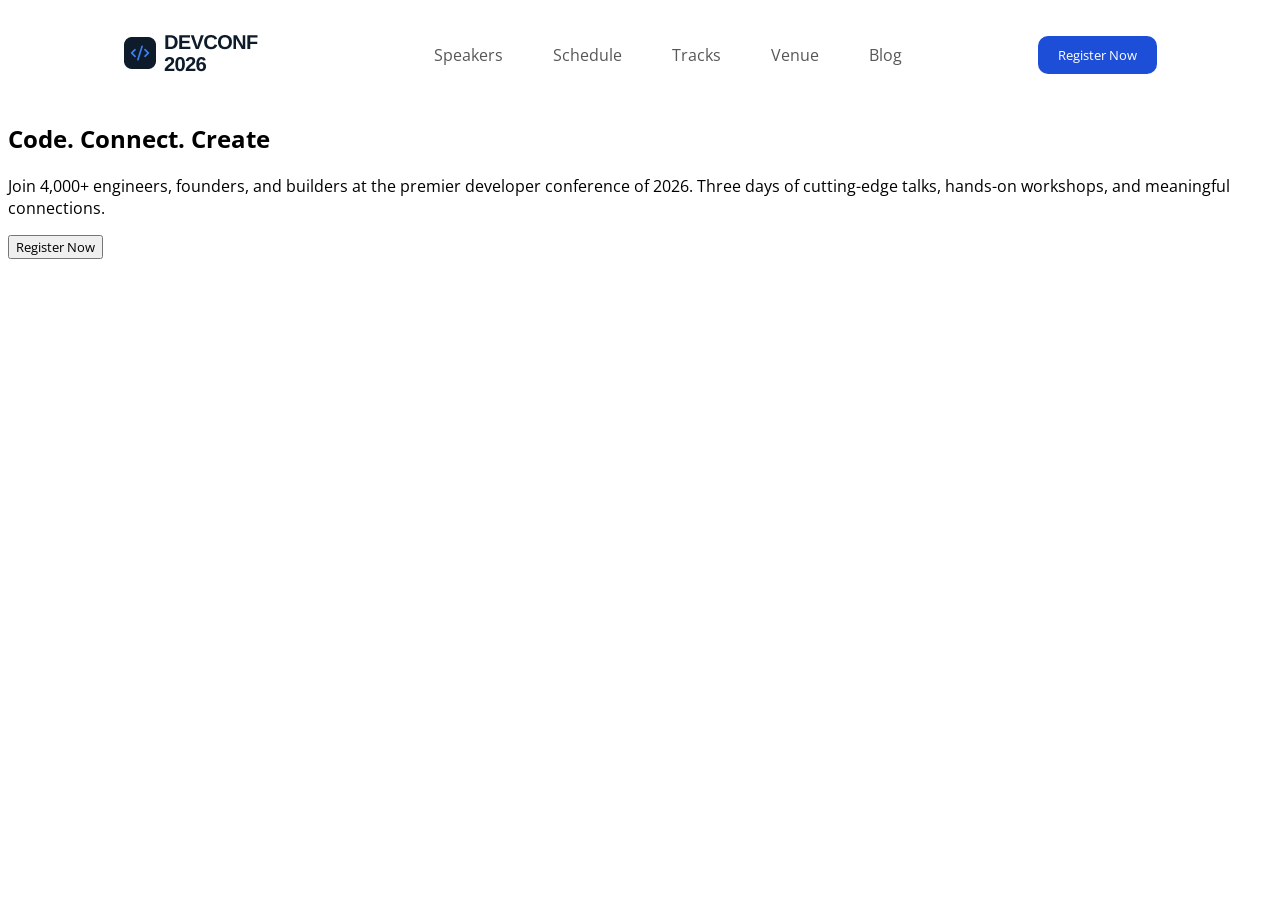
==== assignment.html @ 0672fe61 "first commit" ====
<!DOCTYPE html>
<html lang="en">
<head>
    <meta charset="UTF-8">
    <meta name="viewport" content="width=device-width, initial-scale=1.0">
    <title>Assignments</title>
    <link rel="stylesheet" href="./style/style.css">
    <link rel="preconnect" href="https://fonts.googleapis.com">
    <link rel="preconnect" href="https://fonts.gstatic.com" crossorigin>
    <link href="https://fonts.googleapis.com/css2?family=Arimo:ital,wght@0,400..700;1,400..700&family=Inter:ital,opsz,wght@0,14..32,100..900;1,14..32,100..900&family=Open+Sans:ital,wght@0,300..800;1,300..800&display=swap" rel="stylesheet">
</head>
<body>
    <header>
        <!-- nav bar started -->
        <nav class="navbar">
            <div><img src="./assets/logo.png" alt="logo-company"></div>
            <div>
                 <ul class="nav-list">
                    <li><a href="">Speakers</a></li>
                    <li><a href="">Schedule</a></li>
                    <li><a href="">Tracks</a></li>
                    <li><a href="">Venue</a></li>
                    <li><a href="">Blog</a></li>
                 </ul>
           </div>
            <div class="nav-button"> <button>Register Now</button></div>
        </nav>
        <!-- nav ends here -->
    </header>
    <main>
        <!-- hero section -->
        <section class="hero-section">
            <div>
            <h1>Code. Connect. Create</h1>
            <p>Join 4,000+ engineers, founders, and builders at the premier developer conference of 2026. 
               Three days of cutting-edge talks, hands-on workshops, and meaningful connections.</p>
            <button>Register Now</button>
            </div>
           
        </section>
    </main>
    
</body>
</html>
---- style/style.css ----
*{ font-family: "Open Sans", sans-serif;}
/* nav bar starts */
nav{
    display: flex;
    background-color: #FFFFFF;
    justify-content:space-around;
    padding: 20px 60px;
    align-items: center;
}

.nav-list{
    display: flex;
    list-style: none;
    /* justify-content: space-around; */

    
}
.nav-list a{
    text-decoration: none;
    color: #575757;
}
.nav-list li{ 
    padding-left: 25px;
    padding-right: 25px;

}
nav .nav-button button{
    background-color:#1d4ed8;
    color: #FFFFFF;
    border-radius: 10px;
    padding: 10px 20px;
    border: none;
}
main{
    margin:0;
}
.hero-section{
    background-image: url(assets/banner.jpg);
     /* background:
    linear-gradient(rgba(0,0,0,0.6), rgba(0,0,0,0.6)),
    url('./assets/banner.jpg'); */
}
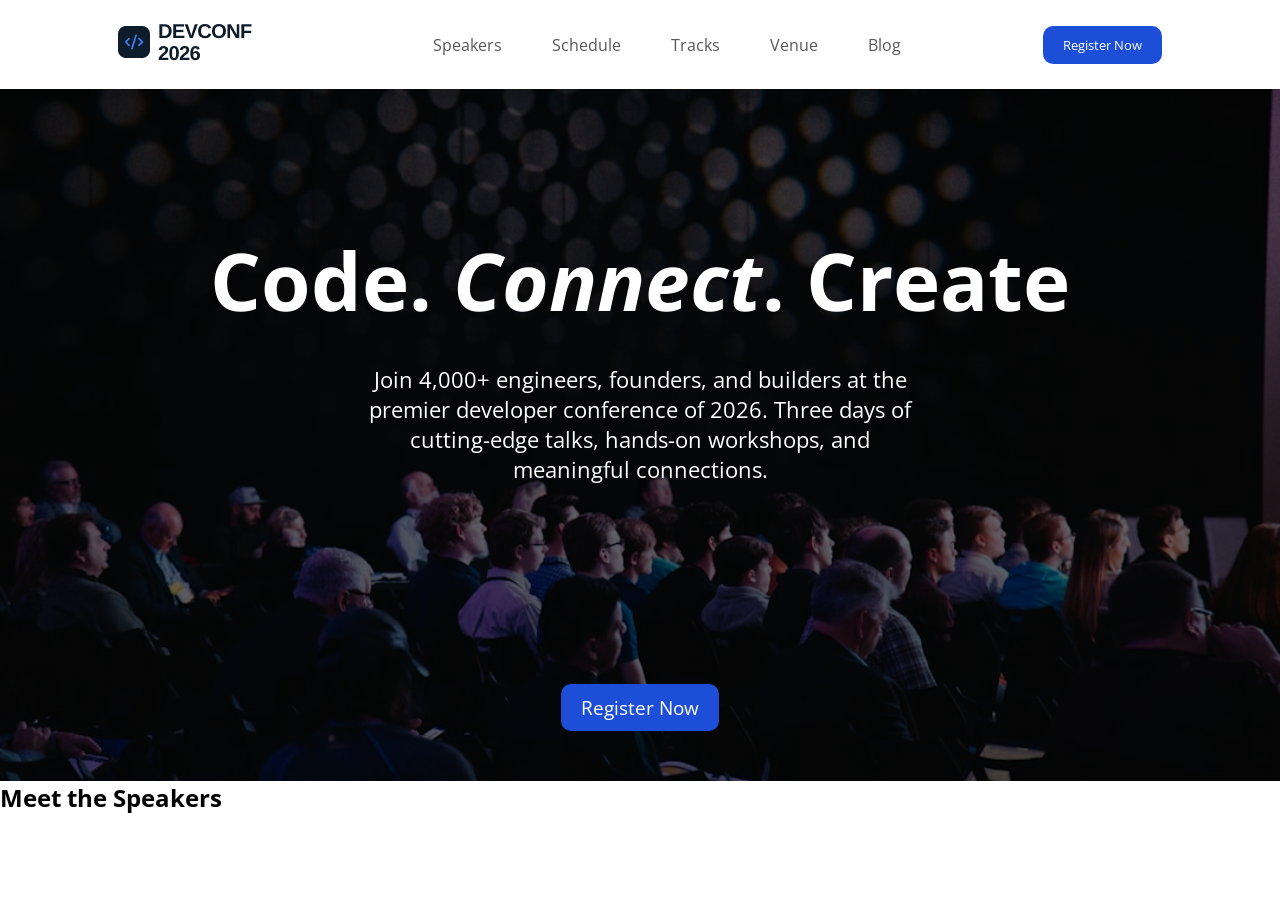
==== commit 2eadff77: "added hero and moved documents" ====
--- a/assignment.html
+++ b/assignment.html
@@ -31,12 +31,24 @@
         <!-- hero section -->
         <section class="hero-section">
             <div>
-            <h1>Code. Connect. Create</h1>
+            <h1>Code.<em> Connect</em>. Create</h1>
             <p>Join 4,000+ engineers, founders, and builders at the premier developer conference of 2026. 
                Three days of cutting-edge talks, hands-on workshops, and meaningful connections.</p>
             <button>Register Now</button>
             </div>
+            <!-- hero section -->
            
+        </section>
+        <section>
+            <h2>
+                Meet the Speakers
+            </h2>
+            <div>
+                <div></div>
+                <div></div>
+                <div></div>
+                <div></div>
+            </div>
         </section>
     </main>
     
--- a/style/style.css
+++ b/style/style.css
@@ -1,4 +1,4 @@
-*{ font-family: "Open Sans", sans-serif;}
+*{ font-family: "Open Sans", sans-serif; margin: 0;}
 /* nav bar starts */
 nav{
     display: flex;
@@ -35,8 +35,38 @@
     margin:0;
 }
 .hero-section{
-    background-image: url(assets/banner.jpg);
-     /* background:
+    /* background-image: url('banner.jpg'); */
+     background:
     linear-gradient(rgba(0,0,0,0.6), rgba(0,0,0,0.6)),
-    url('./assets/banner.jpg'); */
-}+    url('banner.jpg') ;
+    /* padding: ; */
+    color: #FFFFFF;
+    text-align: center;
+    background-size: cover;
+    
+    
+}
+.hero-section h1{
+    padding-top: 136px;
+    font-size: 80px;
+
+}
+.hero-section p{
+    font-size: 22px;
+    /* text-align: ; */
+    margin-left: 350px;
+    margin-right: 350px;
+    padding-top: 30px;
+    font-weight: 400;
+}
+.hero-section button{
+    background-color:#1d4ed8;
+    color: #FFFFFF;
+    border-radius: 10px;
+    padding: 10px 20px;
+    border: none;
+    font-size: larger;
+    margin-top: 200px;
+    margin-bottom: 50px;
+
+}
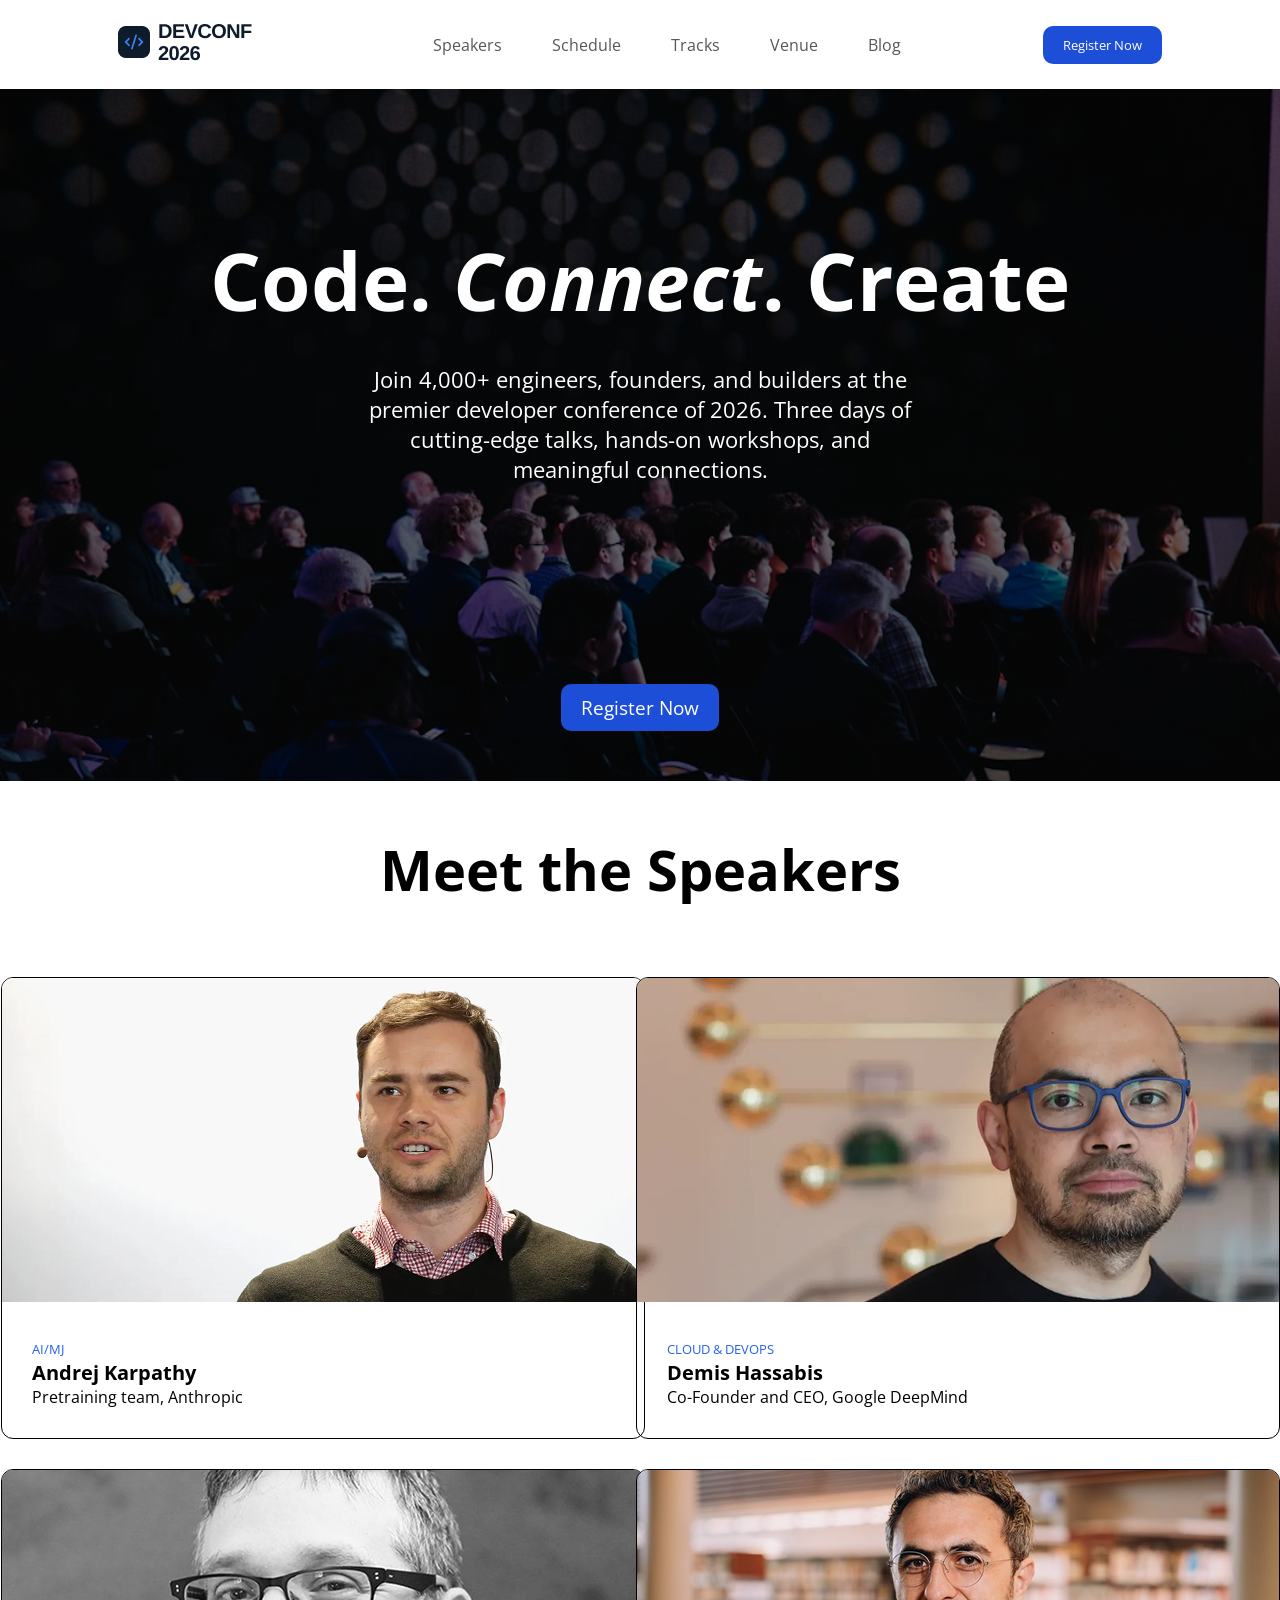
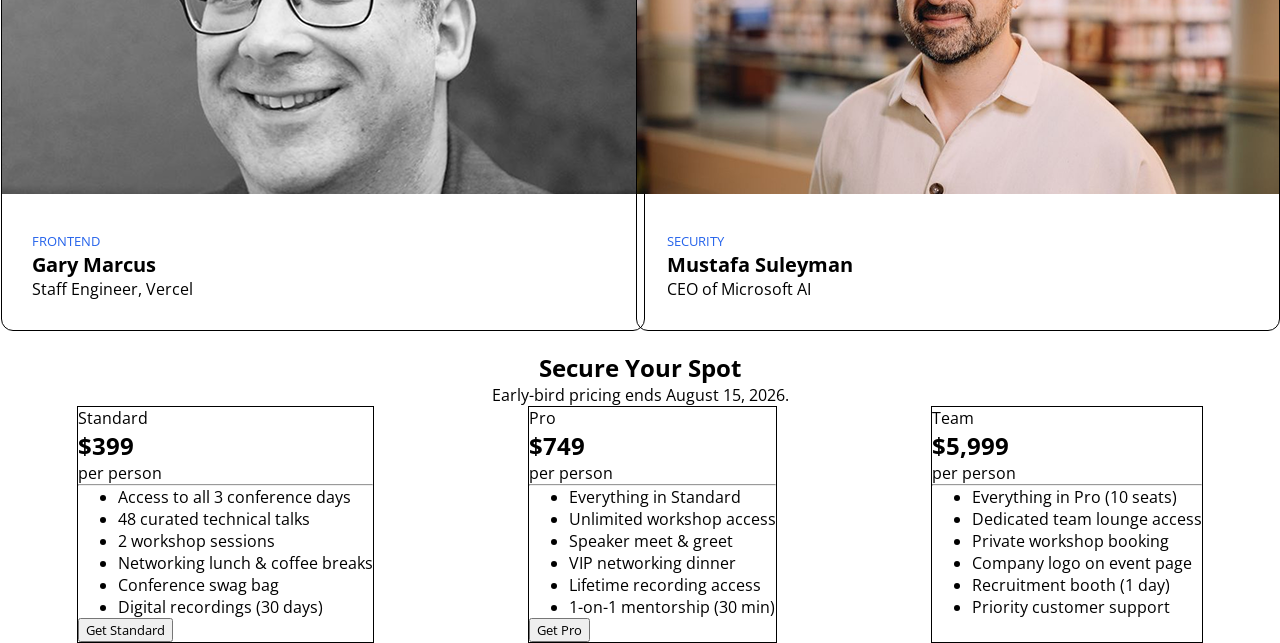
==== commit 2698ae5f: "added more contents" ====
--- a/assignment.html
+++ b/assignment.html
@@ -39,17 +39,104 @@
             <!-- hero section -->
            
         </section>
-        <section>
+        <section class="gallery">
+            <!-- gallery starts -->
+             <div>
             <h2>
                 Meet the Speakers
             </h2>
-            <div>
-                <div></div>
-                <div></div>
-                <div></div>
-                <div></div>
+            </div>
+            <div class="devs">
+                <div class="img1">
+                    <img src="./assets/andrej.png" alt="the picture of pretaining team"> 
+                    <div class="text-info">
+                    <p class="title"><small>AI/MJ</small></p>
+                    <p class="name">Andrej Karpathy</p> 
+                    <p>Pretraining team, Anthropic</p> 
+                    </div>       
+                </div>
+                <div class="img2">
+                    <img src="./assets/demis.png" alt="the photo of co founder">
+                    <div class="text-info">
+                    <p class="title"><small>CLOUD & DEVOPS</small></p>
+                    <p class="name">Demis Hassabis</p>
+                    <p>Co-Founder and CEO, Google DeepMind</p>
+                    </div>
+                </div>
+                <div class="img3">
+                    <img src="./assets/gary.png" alt="the photo of frontend dev">
+                    <div class="text-info">
+                    <p class="title"><small>FRONTEND</small></p>
+                    <p class="name">Gary Marcus</p>
+                    <p>Staff Engineer, Vercel</p>
+                    </div>
+                </div>
+                <div class="img4">
+                    <img src="./assets/mustafa.png" alt="the photo of our security lead">
+                    <div class="text-info">
+                    <p class="title"><small>SECURITY</small></p>
+                    <p class="name">Mustafa Suleyman</p>
+                    <p>CEO of Microsoft AI</p>
+                    </div>
+                </div>
             </div>
         </section>
+        <!-- gallery ends -->
+         <!-- pricing cards starts -->
+        <section>
+            <div class="price-card-title">
+            <h2>Secure Your Spot</h2>
+            <p>Early-bird pricing ends August 15, 2026.</p>
+            </div>
+            <div class="price-card">
+                <div class="card1" >
+                    <p>Standard</p>
+                    <h2>$399</h2>
+                    <p>per person</p>
+                    <hr>
+                    <ul>
+                        <li>Access to all 3 conference days</li>
+                        <li>48 curated technical talks</li>
+                        <li>2 workshop sessions</li>
+                        <li>Networking lunch & coffee breaks</li>
+                        <li>Conference swag bag</li>
+                        <li>Digital recordings (30 days)</li>
+                    </ul>
+                    <button>Get Standard</button>
+                </div>
+                <div class="card2">
+                    <p>Pro</p>
+                    <h2>$749</h2>
+                    <p>per person</p>
+                    <hr>
+                    <ul>
+                        <li>Everything in Standard</li>
+                        <li>Unlimited workshop access</li>
+                        <li>Speaker meet & greet</li>
+                        <li>VIP networking dinner</li>
+                        <li>Lifetime recording access</li>
+                        <li>1-on-1 mentorship (30 min)</li>
+                    </ul>
+                    <button>Get Pro</button>
+                </div>
+                <div class="card3">
+                    <p>Team</p>
+                    <h2>$5,999</h2>
+                    <p>per person</p>
+                    <hr>
+                    <ul>
+                        <li>Everything in Pro (10 seats)</li>
+                        <li>Dedicated team lounge access</li>
+                        <li>Private workshop booking</li>
+                        <li>Company logo on event page</li>
+                        <li>Recruitment booth (1 day)</li>
+                        <li>Priority customer support</li>
+                    </ul>
+                </div>
+            </div>
+
+        </section>
+        <!-- pricing cards ends -->
     </main>
     
 </body>
--- a/style/style.css
+++ b/style/style.css
@@ -1,4 +1,4 @@
-*{ font-family: "Open Sans", sans-serif; margin: 0;}
+*{ font-family: "Open Sans", sans-serif; margin: 0; box-sizing: border-box;}
 /* nav bar starts */
 nav{
     display: flex;
@@ -6,6 +6,7 @@
     justify-content:space-around;
     padding: 20px 60px;
     align-items: center;
+    text-wrap: wrap;
 }
 
 .nav-list{
@@ -70,3 +71,123 @@
     margin-bottom: 50px;
 
 }
+/* gallery ends */
+.gallery h2{
+    text-align: center;
+    padding: 50px;
+    font-size: 56px;
+}
+
+.gallery .devs{
+    display: grid;
+    grid-template-columns: repeat(2, 0.5fr);
+    
+    gap: 30px;
+    margin:20px;
+    place-items: center;
+    
+
+}
+
+.img1{
+    border: 1px solid black;
+    border-radius: 12px;
+    overflow: hidden;
+}
+
+.img2{
+    border: 1px solid black;
+    border-radius: 12px;
+    overflow: hidden;
+}
+.img3{
+    border: 1px solid black;
+    border-radius: 12px;
+    overflow: hidden;
+}
+.img4{
+    border: 1px solid black;
+    border-radius: 12px;
+    overflow: hidden;
+}
+.text-info{
+    margin: 30px;
+}
+
+
+
+/* .img1 img{
+    height: 100%;
+    width: 600px;
+    object-fit: cover;
+
+}
+.img2 img{
+    height: 100%;
+    width: 600px;
+    object-fit: cover;
+
+} */
+/* .gallery .devs .img1 .img2 .img3 .img4 {} */
+
+.img1 .name{
+    font-size: 20px;
+    text-align: left;
+    font-weight: 700;
+}
+.img2 .name{
+     font-size: 20px;
+    text-align: left;
+    font-weight: 700;
+
+}
+.img3 .name{
+     font-size: 20px;
+    text-align: left;
+    font-weight: 700;
+
+}
+.img4 .name{
+     font-size: 20px;
+    text-align: left;
+    font-weight: 700;
+
+}
+
+.img1 .title{
+    color: #2563eb;
+    font-weight: 400;
+}
+.img2 .title{
+    color: #2563eb;
+    font-weight: 400;
+}
+.img3 .title{
+    color: #2563eb;
+    font-weight: 400;
+}
+.img4 .title{
+    color: #2563eb;
+    font-weight: 400;
+}
+/* gallery ends */
+.price-card{
+    display: flex;
+    justify-content: space-around;
+}
+.price-card-title{
+    text-align: center;
+}
+.price-card-title .h2{
+    font-size: 48px;
+    font-weight: 700;
+}
+.price-card .card1{
+    border: 1px solid black;
+}
+.price-card .card2{
+    border: 1px solid black;
+}
+.price-card .card3{
+    border: 1px solid black;
+}
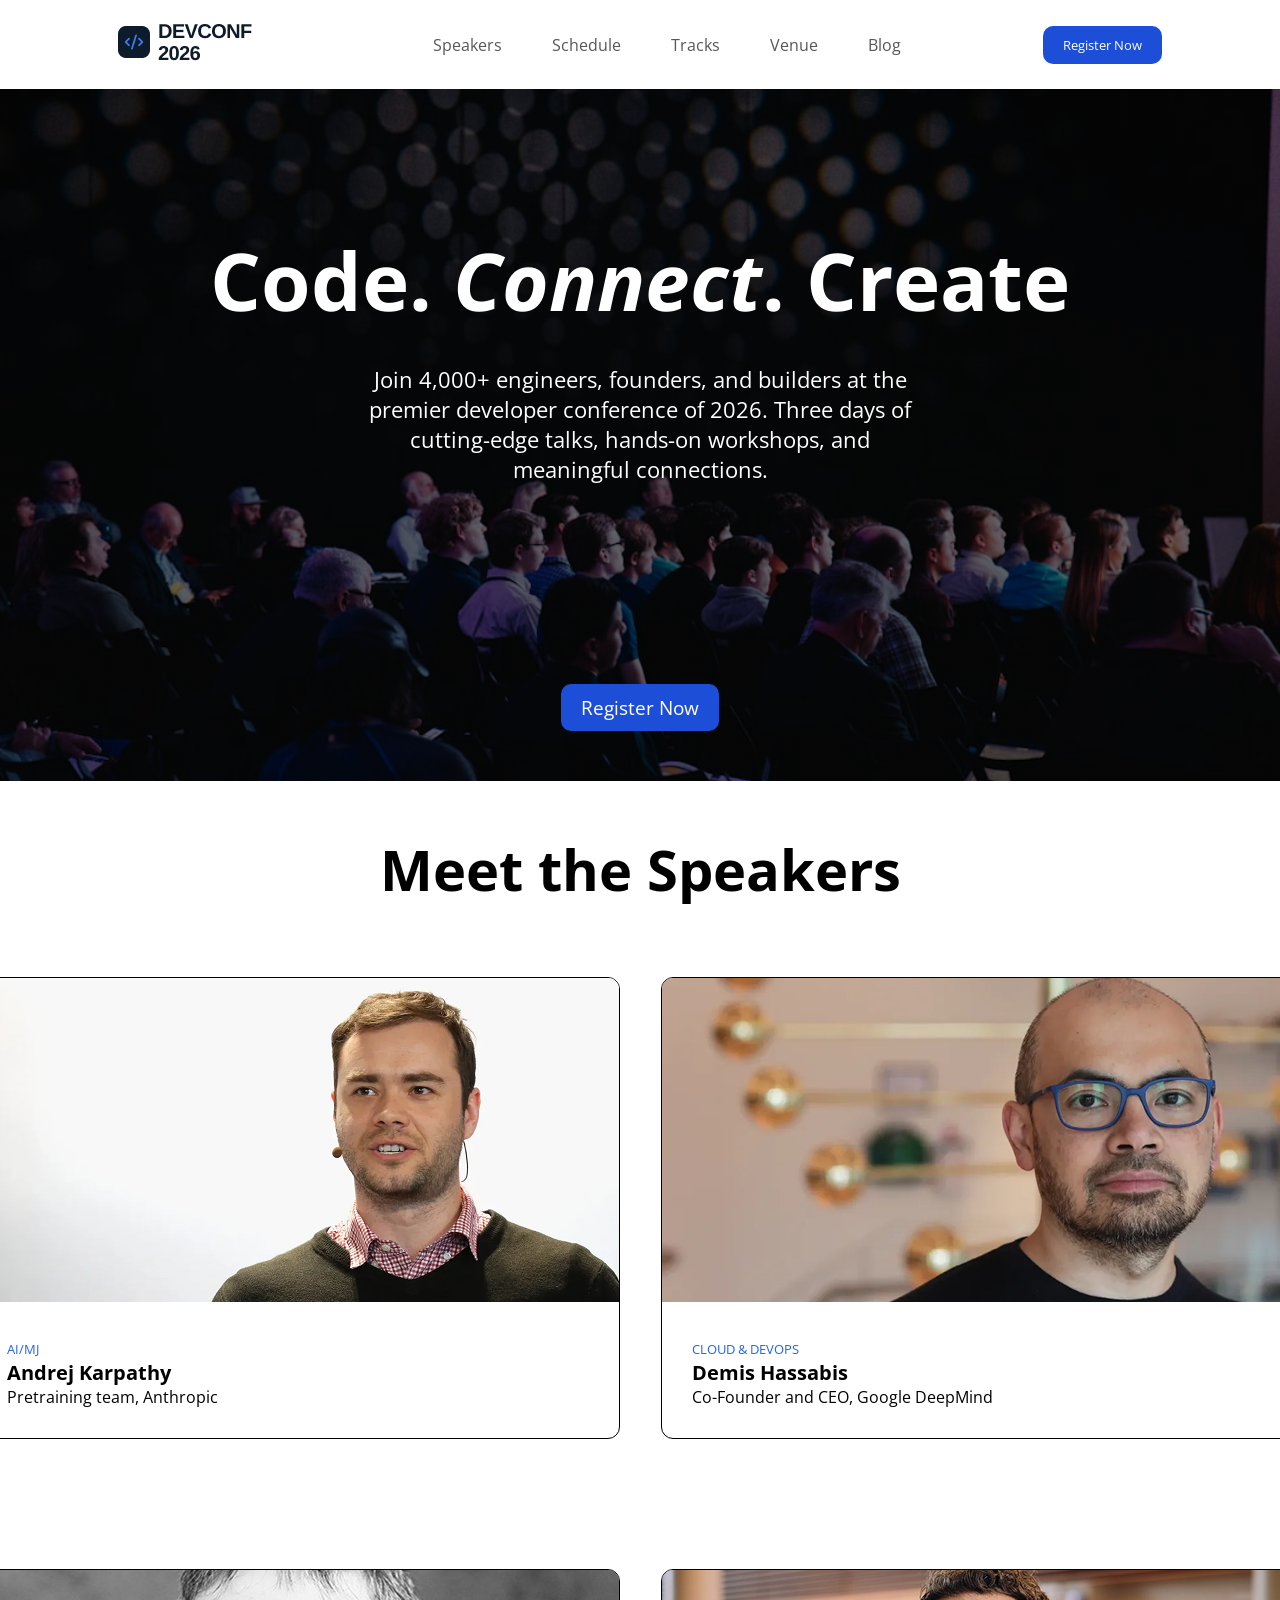
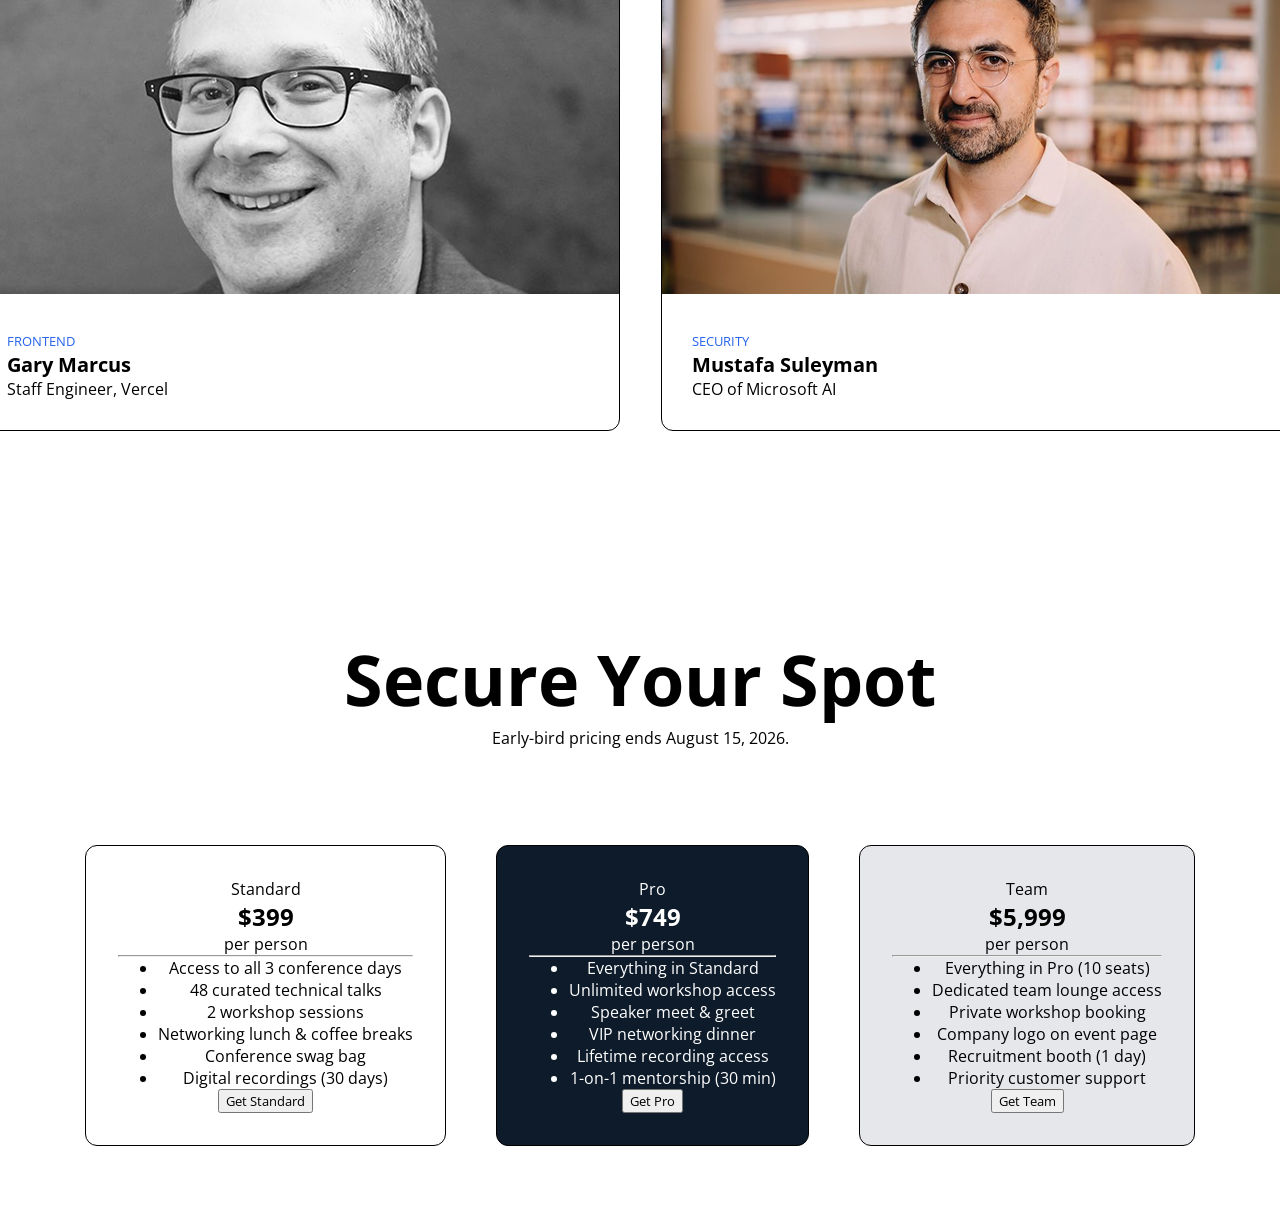
==== commit bcc03d69: "added width" ====
--- a/assignment.html
+++ b/assignment.html
@@ -12,7 +12,7 @@
 <body>
     <header>
         <!-- nav bar started -->
-        <nav class="navbar">
+        <nav class="navbar container">
             <div><img src="./assets/logo.png" alt="logo-company"></div>
             <div>
                  <ul class="nav-list">
@@ -29,7 +29,7 @@
     </header>
     <main>
         <!-- hero section -->
-        <section class="hero-section">
+        <section class="hero-section container">
             <div>
             <h1>Code.<em> Connect</em>. Create</h1>
             <p>Join 4,000+ engineers, founders, and builders at the premier developer conference of 2026. 
@@ -39,7 +39,7 @@
             <!-- hero section -->
            
         </section>
-        <section class="gallery">
+        <section class="gallery container">
             <!-- gallery starts -->
              <div>
             <h2>
@@ -83,8 +83,8 @@
         </section>
         <!-- gallery ends -->
          <!-- pricing cards starts -->
-        <section>
-            <div class="price-card-title">
+        <section class="cards container">
+            <div class="price-title">
             <h2>Secure Your Spot</h2>
             <p>Early-bird pricing ends August 15, 2026.</p>
             </div>
@@ -132,6 +132,7 @@
                         <li>Recruitment booth (1 day)</li>
                         <li>Priority customer support</li>
                     </ul>
+                    <button>Get Team</button>
                 </div>
             </div>
 
--- a/style/style.css
+++ b/style/style.css
@@ -1,6 +1,7 @@
 *{ font-family: "Open Sans", sans-serif; margin: 0; box-sizing: border-box;}
 /* nav bar starts */
 nav{
+    
     display: flex;
     background-color: #FFFFFF;
     justify-content:space-around;
@@ -8,6 +9,11 @@
     align-items: center;
     text-wrap: wrap;
 }
+.container{
+    max-width: 1280px;
+    margin: auto;
+}
+
 
 .nav-list{
     display: flex;
@@ -32,7 +38,7 @@
     padding: 10px 20px;
     border: none;
 }
-main{
+main{ 
     margin:0;
 }
 .hero-section{
@@ -82,7 +88,7 @@
     display: grid;
     grid-template-columns: repeat(2, 0.5fr);
     
-    gap: 30px;
+    gap: 130px;
     margin:20px;
     place-items: center;
     
@@ -171,23 +177,47 @@
     font-weight: 400;
 }
 /* gallery ends */
+.cards{
+    margin-top: 200px;
+}
 .price-card{
     display: flex;
     justify-content: space-around;
+    /* padding: 48px 60px 80px 60px; */
+    margin: 96px 60px 80px 60px;
 }
 .price-card-title{
     text-align: center;
-}
-.price-card-title .h2{
-    font-size: 48px;
-    font-weight: 700;
+    margin-bottom: 12px;
+}
+.price-title p{
+    text-align: center;
+    font-size: 16px;
+    margin-bottom: 30px;
+}
+.price-title h2{
+    font-size: 70px;
+    font-weight: 700;
+    text-align: center;
 }
 .price-card .card1{
     border: 1px solid black;
+    border-radius: 12px;
+    text-align: center;
+    padding: 32px;
 }
 .price-card .card2{
     border: 1px solid black;
+    background-color: #0D1B2A;
+    color: #FFFFFF;
+    border-radius: 12px;
+    text-align: center;
+    padding:32px;
 }
 .price-card .card3{
     border: 1px solid black;
+    background-color: #E5E7EB;
+    border-radius: 12px;
+    text-align: center;
+    padding:32px;
 }
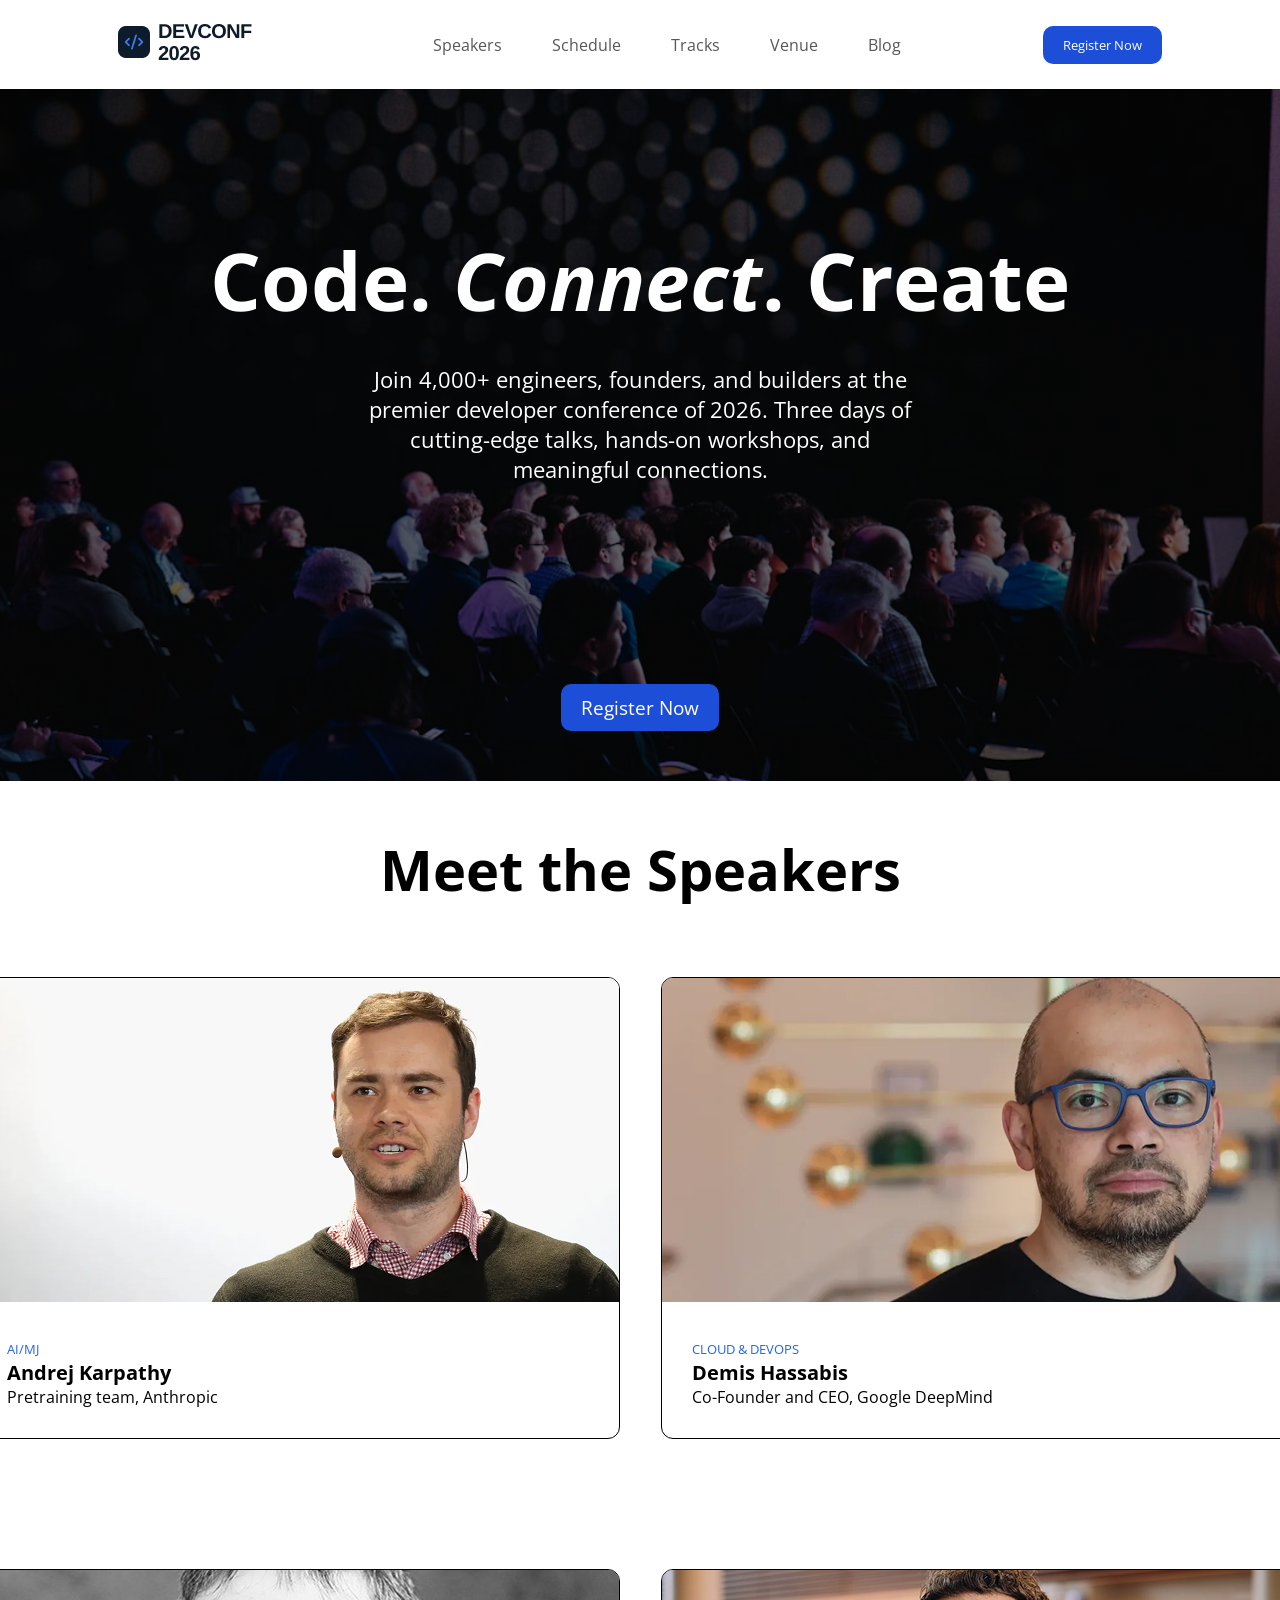
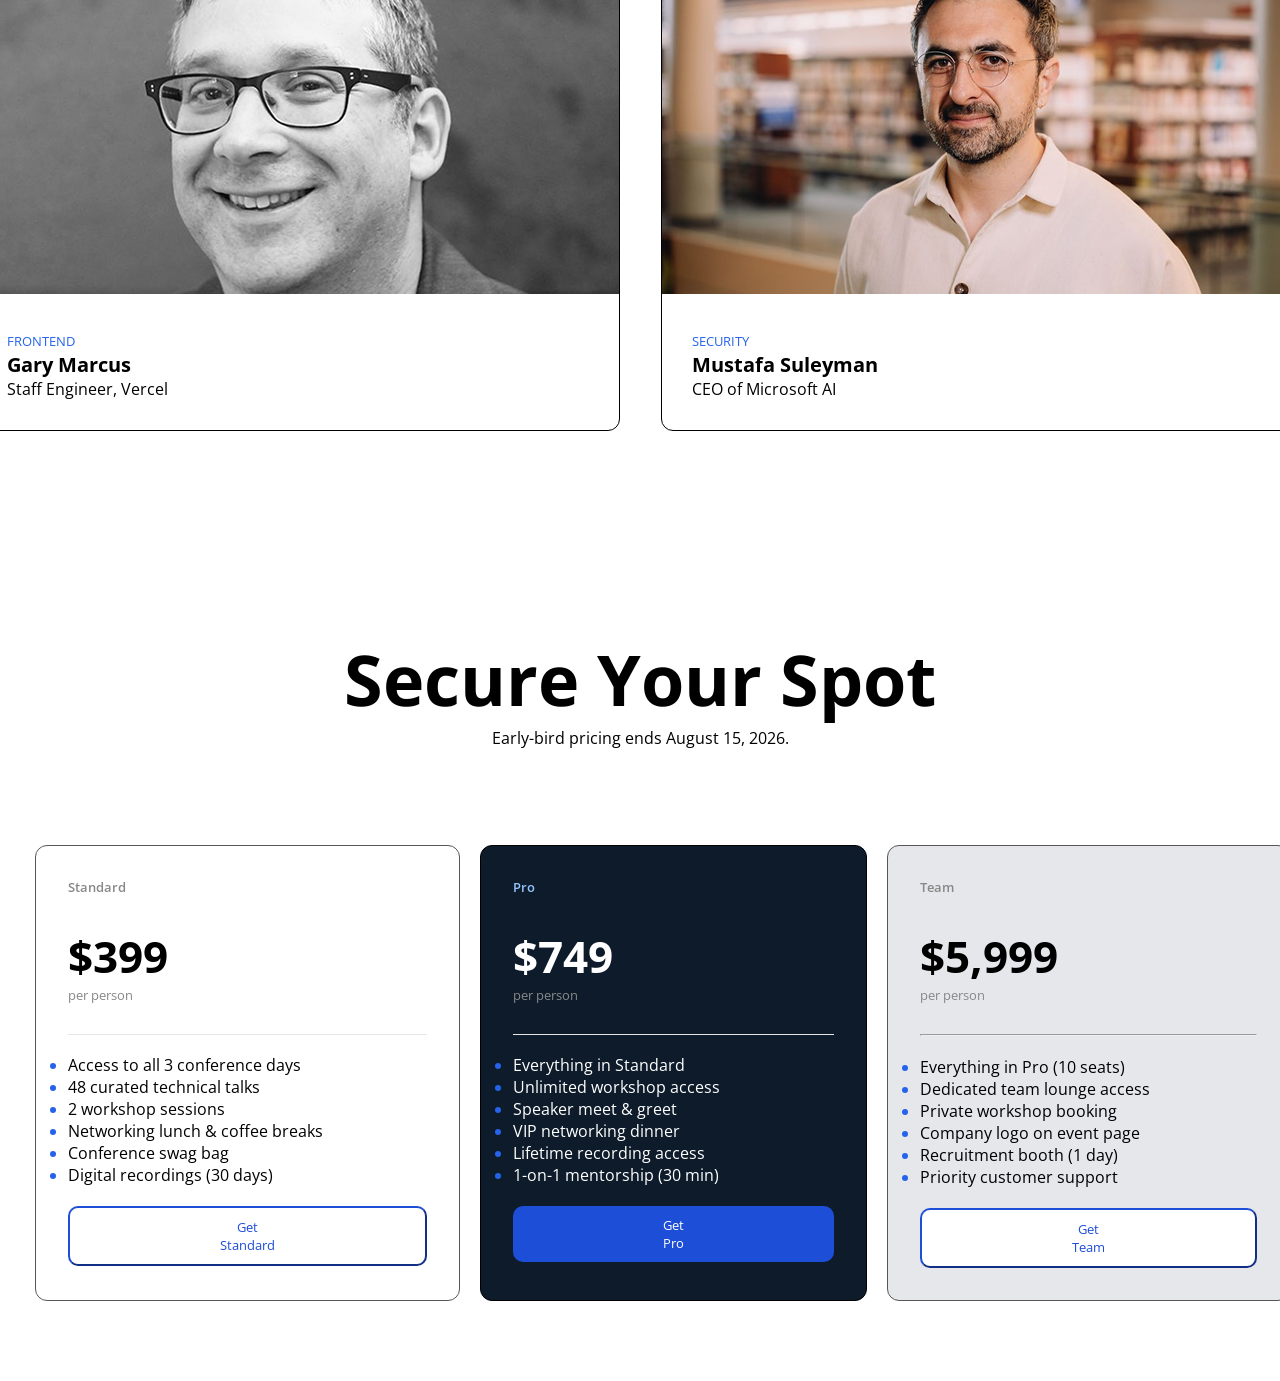
==== commit fd038b7e: "added pricing card" ====
--- a/assignment.html
+++ b/assignment.html
@@ -90,7 +90,7 @@
             </div>
             <div class="price-card">
                 <div class="card1" >
-                    <p>Standard</p>
+                    <p class="key">Standard</p>
                     <h2>$399</h2>
                     <p>per person</p>
                     <hr>
@@ -102,10 +102,12 @@
                         <li>Conference swag bag</li>
                         <li>Digital recordings (30 days)</li>
                     </ul>
-                    <button>Get Standard</button>
+                    <div class="price-card-button">
+                    <button class="card1-button">Get Standard</button>
+                    </div>
                 </div>
                 <div class="card2">
-                    <p>Pro</p>
+                    <p class="key">Pro</p>
                     <h2>$749</h2>
                     <p>per person</p>
                     <hr>
@@ -117,10 +119,12 @@
                         <li>Lifetime recording access</li>
                         <li>1-on-1 mentorship (30 min)</li>
                     </ul>
-                    <button>Get Pro</button>
+                    <div class="price-card-button">
+                    <button class="card2-button">Get Pro</button>
+                    </div>
                 </div>
                 <div class="card3">
-                    <p>Team</p>
+                    <p class="key">Team</p>
                     <h2>$5,999</h2>
                     <p>per person</p>
                     <hr>
@@ -132,7 +136,9 @@
                         <li>Recruitment booth (1 day)</li>
                         <li>Priority customer support</li>
                     </ul>
-                    <button>Get Team</button>
+                    <div class="price-card-button">
+                    <button class="card3-button">Get Team</button>
+                    </div>
                 </div>
             </div>
 
--- a/style/style.css
+++ b/style/style.css
@@ -177,6 +177,7 @@
     font-weight: 400;
 }
 /* gallery ends */
+/* pricing card starts here */
 .cards{
     margin-top: 200px;
 }
@@ -184,7 +185,8 @@
     display: flex;
     justify-content: space-around;
     /* padding: 48px 60px 80px 60px; */
-    margin: 96px 60px 80px 60px;
+    margin: 96px 60px 80px 35px;
+    gap: 20px;
 }
 .price-card-title{
     text-align: center;
@@ -201,9 +203,9 @@
     text-align: center;
 }
 .price-card .card1{
-    border: 1px solid black;
-    border-radius: 12px;
-    text-align: center;
+    border: 1px solid #575757;
+    border-radius: 12px;
+    text-align: start;
     padding: 32px;
 }
 .price-card .card2{
@@ -211,13 +213,132 @@
     background-color: #0D1B2A;
     color: #FFFFFF;
     border-radius: 12px;
-    text-align: center;
+    text-align: start;
     padding:32px;
 }
 .price-card .card3{
-    border: 1px solid black;
+    border: 1px solid #575757;
     background-color: #E5E7EB;
     border-radius: 12px;
-    text-align: center;
+    text-align: start;
     padding:32px;
-}+}
+
+.card1-button{
+     background-color:white;
+    color:#1d4ed8;
+    border-radius: 10px;
+    padding: 10px 150px;
+    border-color: #1d4ed8;
+    text-align:center;
+
+}
+.card2-button{
+    background-color:#1d4ed8;
+    color: #FFFFFF;
+    border-radius: 10px;
+    padding: 10px 150px;
+    border: none;
+}
+
+.card3-button{
+    background-color:white;
+    color:#1d4ed8;
+    border-radius: 10px;
+    padding: 10px 150px;
+    border-color: #1d4ed8;
+}
+.price-card-button{
+    text-align: center;
+}
+.card2 hr{
+     width: auto;
+  margin: auto;
+  border: none;
+  height: 0.08px;
+  background: #e5e7eb;
+}
+.card1 hr{
+     width: auto;
+  margin: auto;
+  border: none;
+  height: 0.08px;
+  background: #e5e7eb;
+}
+.card3 hr{
+     width: auto;
+  margin: auto;
+  height: 0.08px;
+  background: #e5e7eb;
+}
+.card1 p{
+    font-size: 13px;
+    color: #888888;
+    padding-bottom: 30px;
+}
+.card1 .key{
+    font-weight: 600;
+}
+.card1 h2{
+    font-size: 44px;
+    font-weight: 700;
+}
+li::marker{
+    color: #2563eb;
+}
+.card1 ul{
+    /* display: flex;
+    flex-direction: column;
+    justify-content:start;
+    align-items: left; */
+    padding: 0;
+    margin: 0;
+    padding-bottom: 20px;
+    padding-top: 20px;
+}
+.card2 ul{
+    /* display: flex;
+    flex-direction: column;
+    justify-content:start;
+    align-items: left; */
+    padding: 0;
+    margin: 0;
+    padding-bottom: 20px;
+    padding-top: 20px;
+}
+.card3 ul{
+    /* display: flex;
+    flex-direction: column;
+    justify-content:start;
+    align-items: left; */
+    padding: 0;
+    margin: 0;
+    padding-bottom: 20px;
+    padding-top: 20px;
+}
+.card2 h2{
+    font-size: 44px;
+    font-weight: 700;
+}    
+.card2 .key{
+    font-weight: 600;
+    color: #93C5FD;
+}
+.card3 h2{
+    font-size: 44px;
+    font-weight: 700;
+}
+.card3 .key{
+    font-weight: 600;
+}
+.card2 p{
+    font-size: 13px;
+    color: #888888;
+    padding-bottom: 30px;
+}
+.card3 p{
+    font-size: 13px;
+    color: #888888;
+    padding-bottom: 30px;
+}
+/* pricing card ends here */
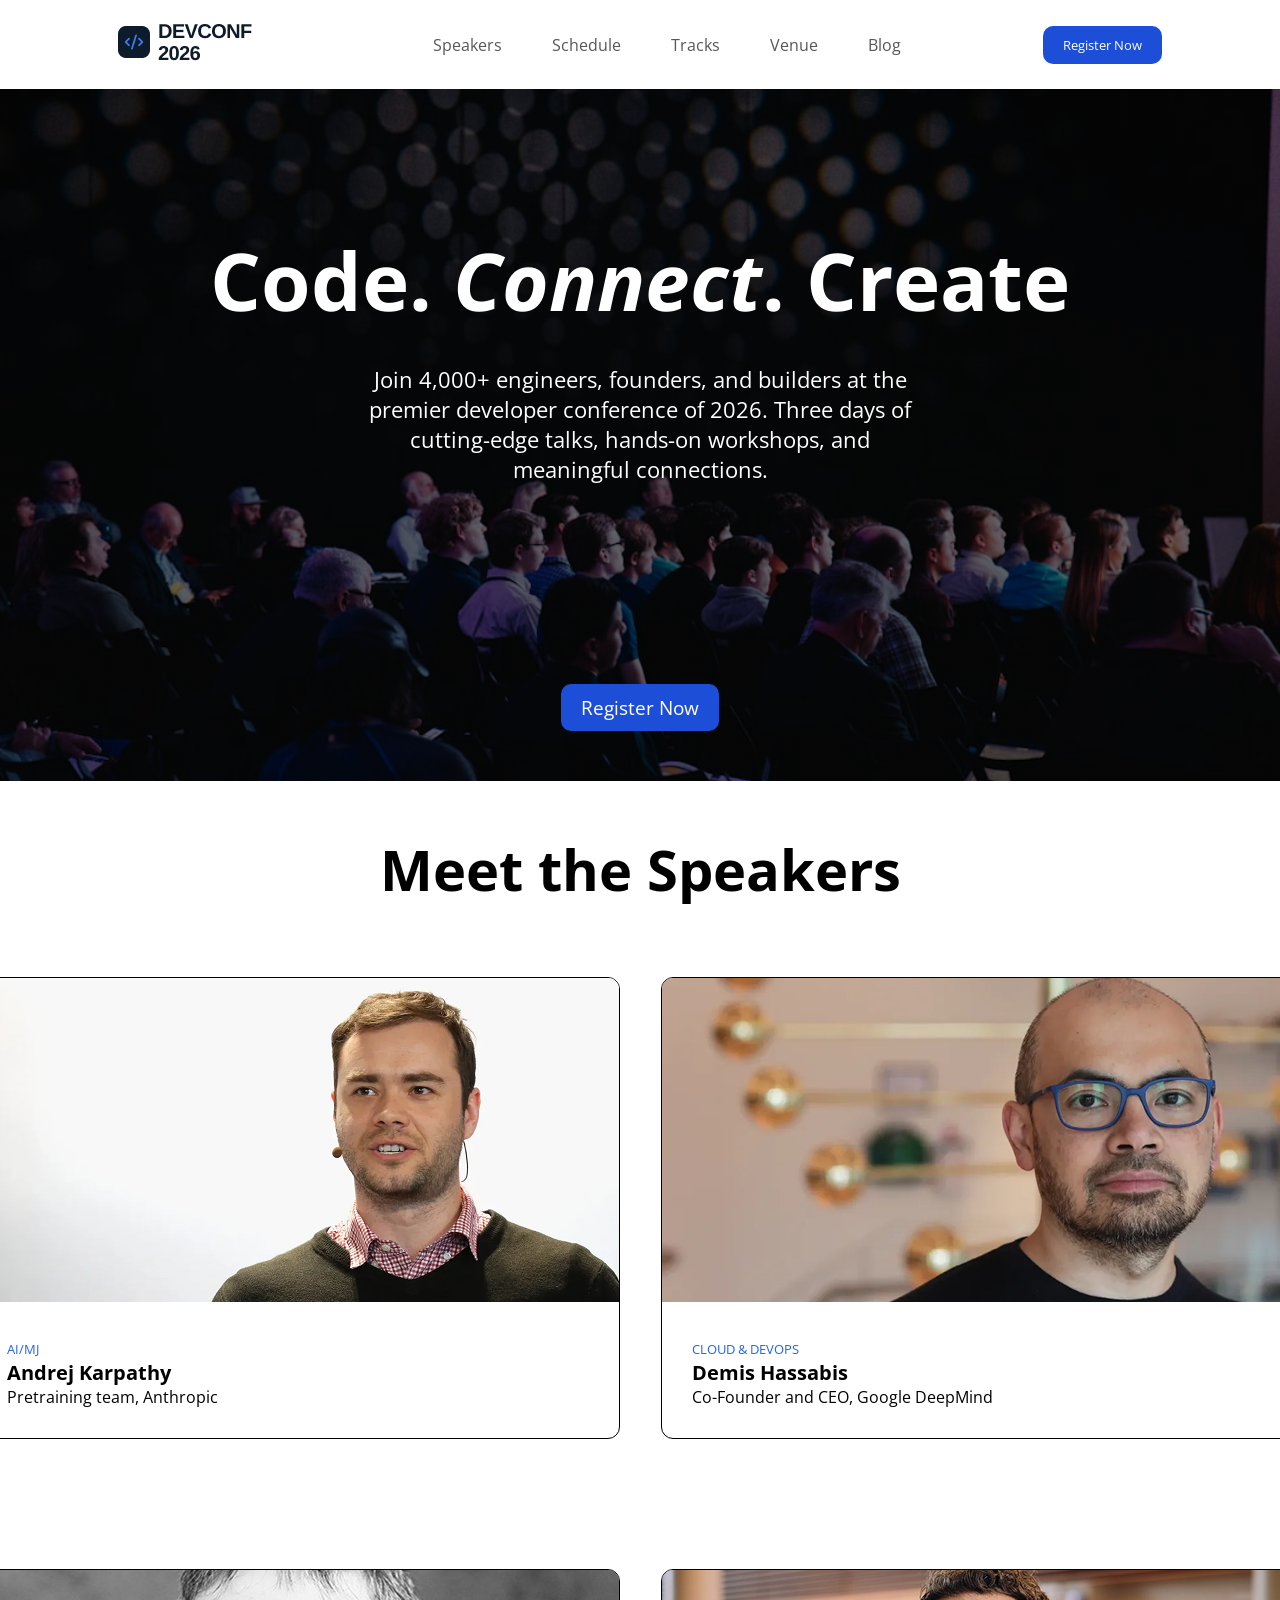
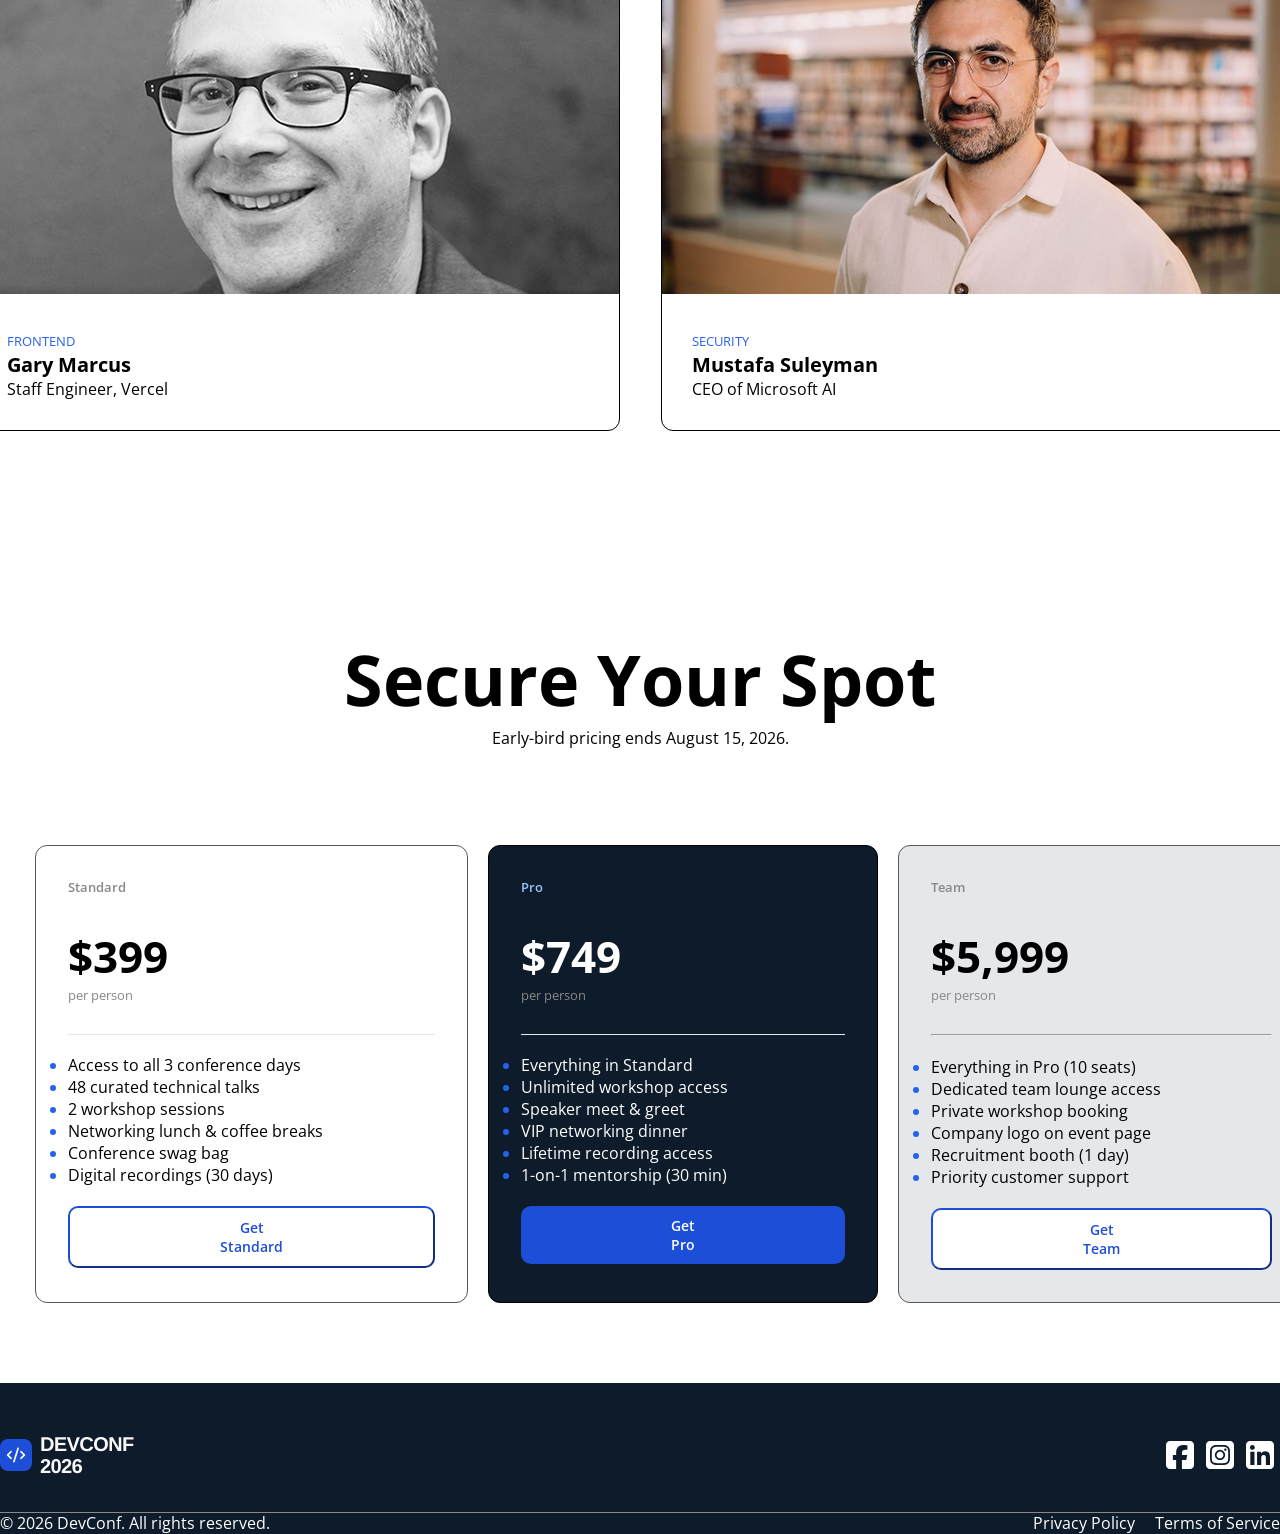
==== commit 959a25ee: "added footer" ====
--- a/assignment.html
+++ b/assignment.html
@@ -144,6 +144,31 @@
 
         </section>
         <!-- pricing cards ends -->
+        <!-- footer section starts here -->
+         <footer class="foot" >
+              <section class="footer">
+                <div class="footer-logo"><img src="./assets/footer-logo.png" alt="the picture of Company"></div>
+                <div class="socials">
+                     <span class="facebook"><img src="./assets/square-facebook-brands-solid-full.svg" alt="" height="40" width="40"></span>
+                    <span class="insta"><img src="./assets/square-instagram-brands-solid-full.svg" alt="" height="40" width="40"></span> 
+                    <span class="linked"><img src="./assets/square-linkedin-brands-solid-full.svg" alt="" height="40" width="40"></span>
+
+                </div>
+               </section>
+               <hr class="bar">
+               <section class="copyright">
+                <div class="rights">
+                    <p>© 2026 DevConf. All rights reserved.</p>
+                </div>
+                <div class="policy">
+                    <p>Privacy Policy</p>
+                    <p>Terms of Service</p>
+                </div>
+               </section>
+                
+
+         </footer>
+        <!-- footer section ends here -->
     </main>
     
 </body>
--- a/style/style.css
+++ b/style/style.css
@@ -231,6 +231,8 @@
     padding: 10px 150px;
     border-color: #1d4ed8;
     text-align:center;
+    font-size: 14px;
+    font-weight: 600;
 
 }
 .card2-button{
@@ -239,6 +241,8 @@
     border-radius: 10px;
     padding: 10px 150px;
     border: none;
+    font-size: 14px;
+    font-weight: 600;
 }
 
 .card3-button{
@@ -247,6 +251,8 @@
     border-radius: 10px;
     padding: 10px 150px;
     border-color: #1d4ed8;
+    font-size: 14px;
+    font-weight: 600;
 }
 .price-card-button{
     text-align: center;
@@ -341,4 +347,66 @@
     color: #888888;
     padding-bottom: 30px;
 }
-/* pricing card ends here */+/* pricing card ends here */
+/* missing section challenge starts */
+/* missing section ends */
+/* footer starts */
+
+.foot{
+    /* max-width: 1280px;
+     */
+    background-color: #0d1b2a;
+}
+.footer{
+    margin: auto;
+
+    display: flex; 
+    justify-content:space-between;
+    align-items: center;
+}
+.footer .footer-logo{
+    padding-top: 50px;
+    padding-bottom:30px ;
+}
+.socials{
+    padding-top: 50px;
+    padding-bottom: 30px;
+    display: flex;
+}
+.socials .facebook{
+    filter: brightness(0) invert(1);
+
+}
+.socials .insta{
+    filter: brightness(0) invert(1);
+}
+.socials .linked{
+    filter: brightness(0) invert(1);
+}
+.foot .bar{
+       width: auto;
+  margin: auto;
+  border: none;
+  height: 0.08px;
+  background: #888888;
+}
+.copyright{
+    display: flex;
+    justify-content: space-between;
+    
+}
+.copyright .rights p{
+    color: #FFFFFF;
+    font-size: 16;
+    font-weight: 400;
+
+}
+.copyright .policy{
+    display: flex;
+    justify-content: space-around;
+    gap: 20px;
+}
+.copyright .policy p{
+    color:#FFFFFF ;
+}
+/* footer ends */
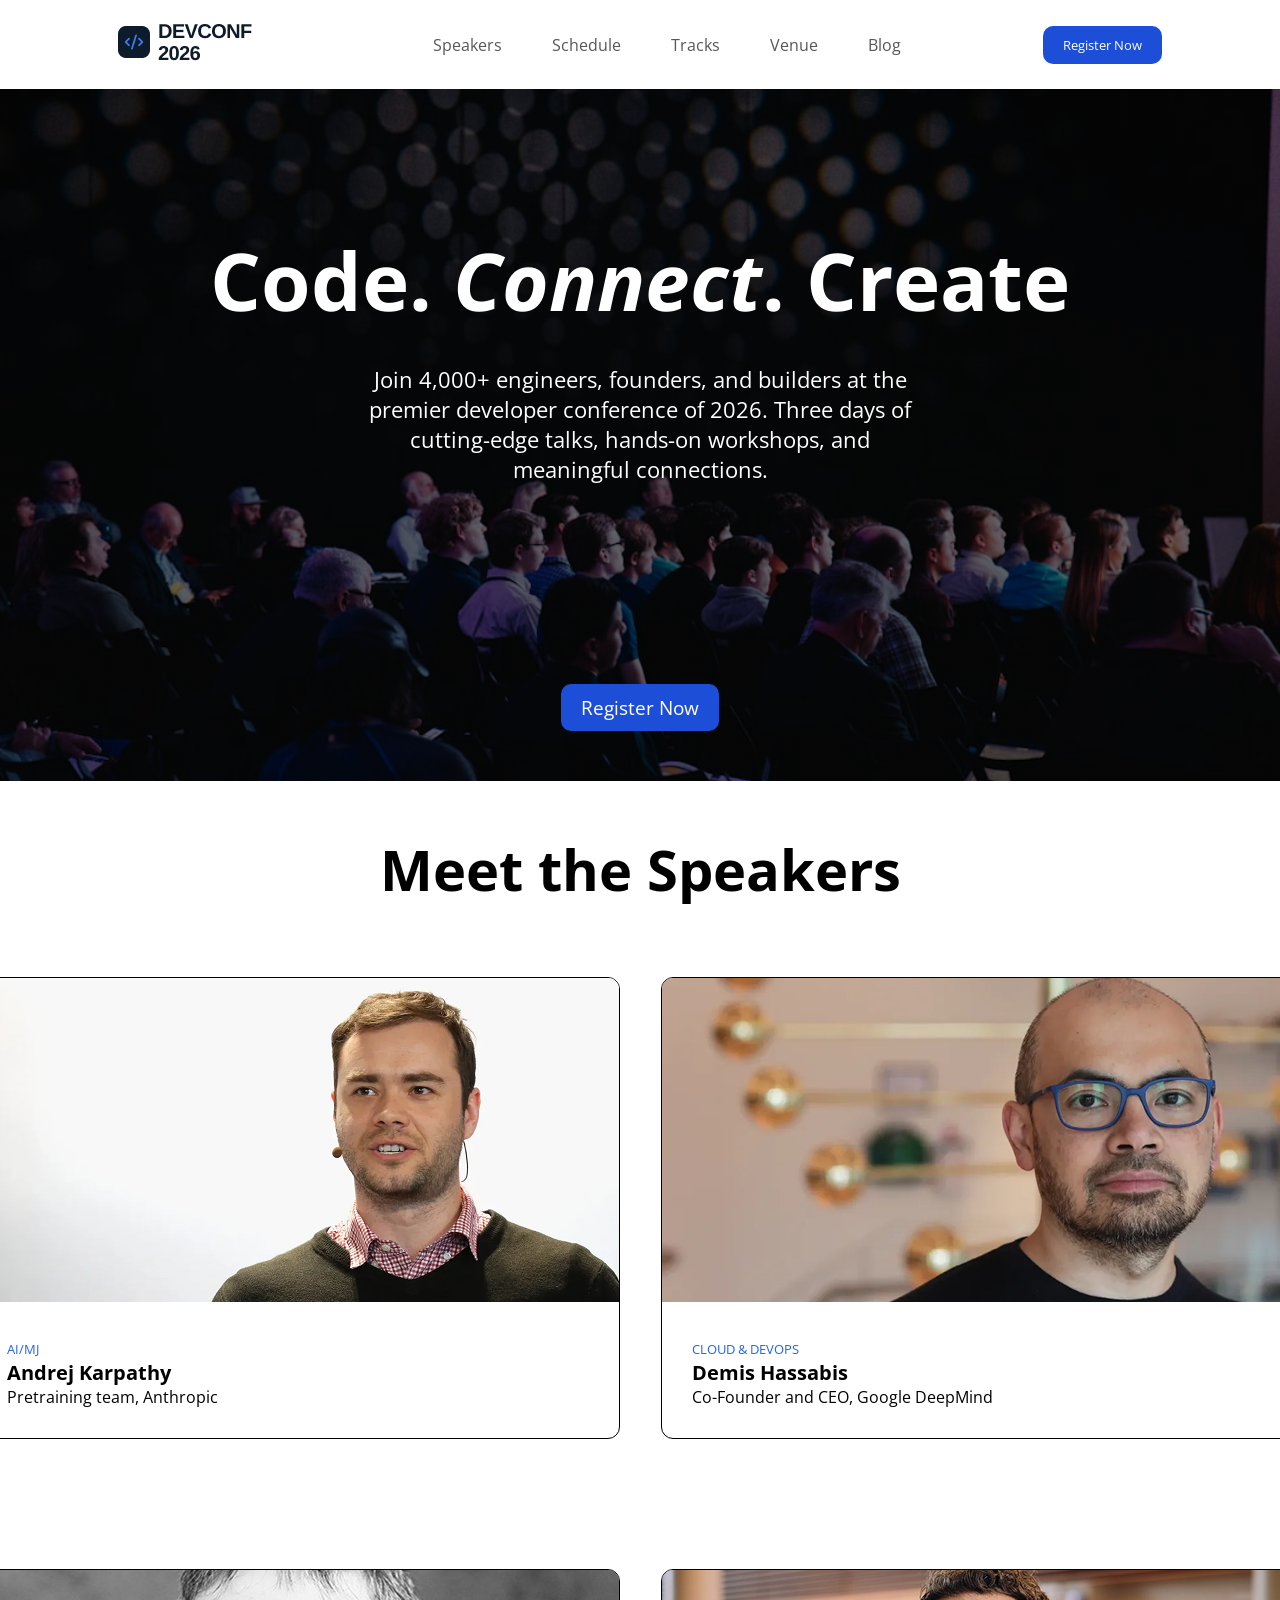
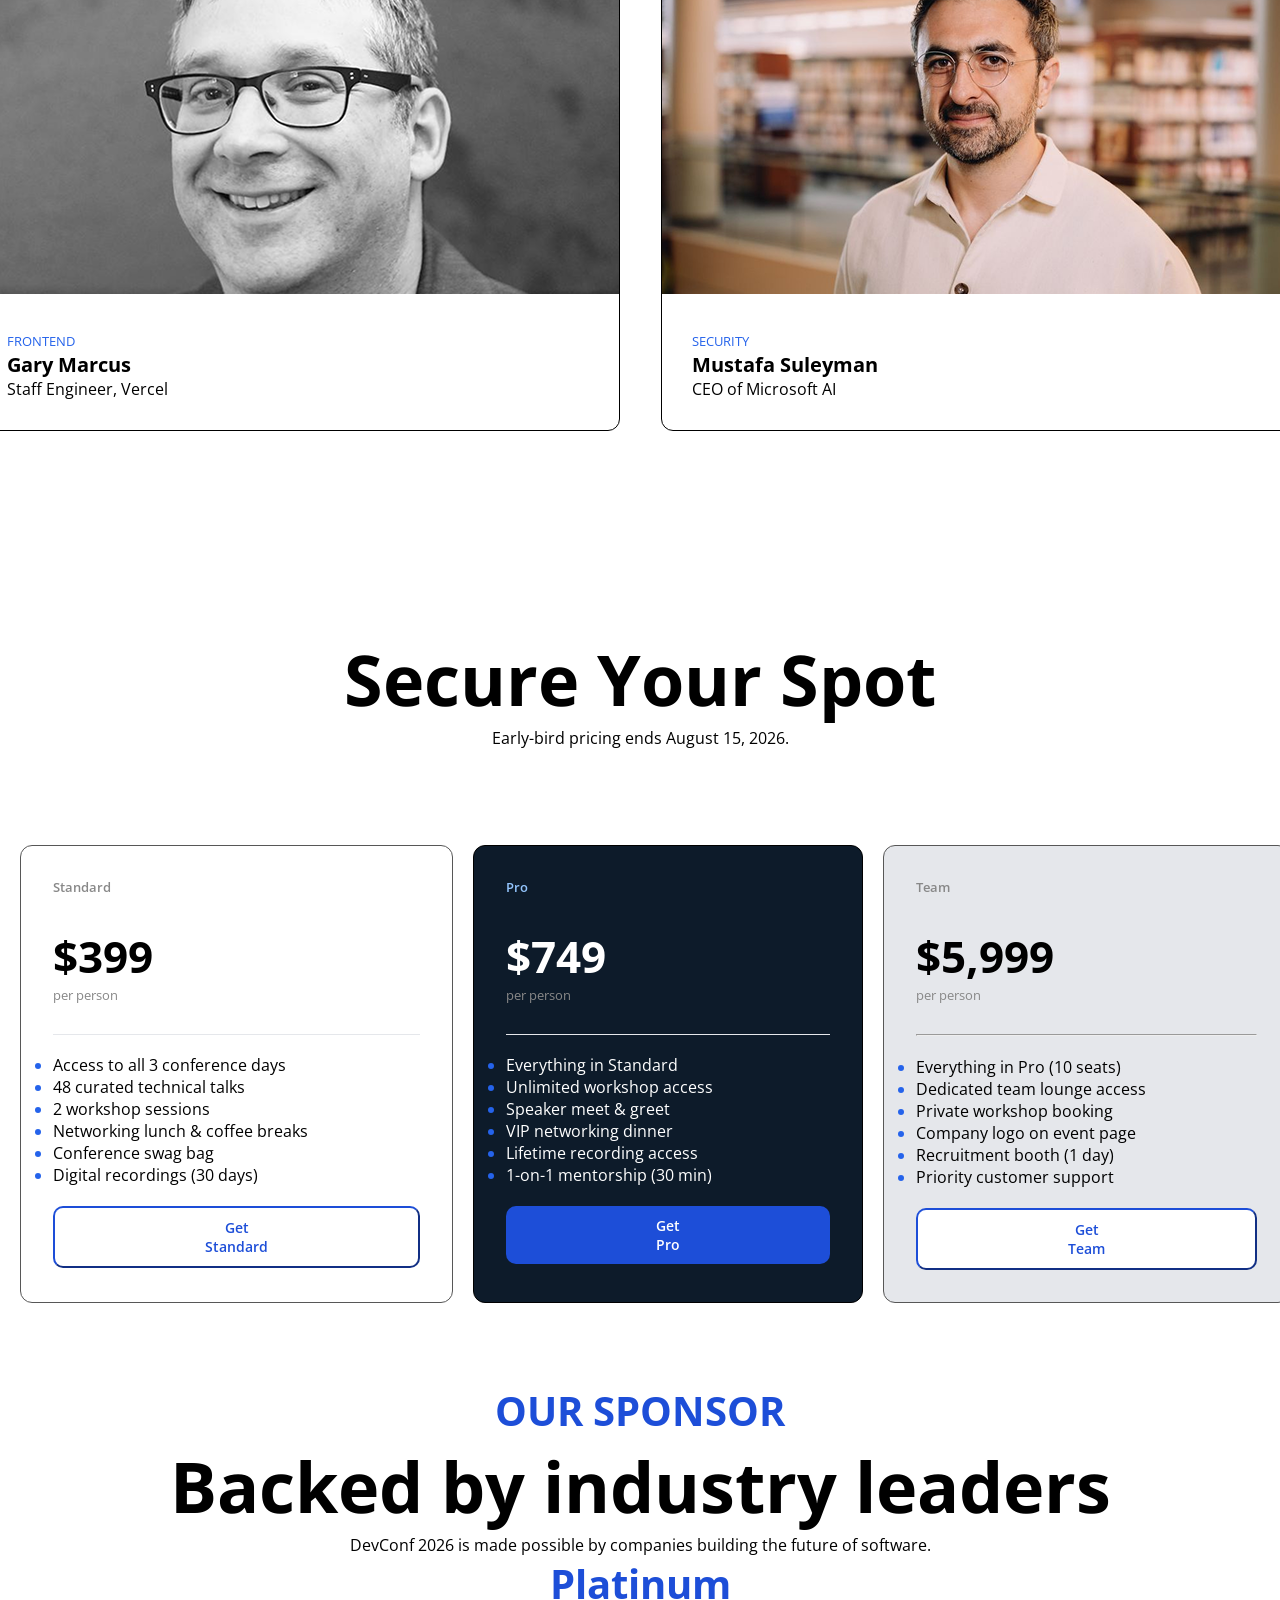
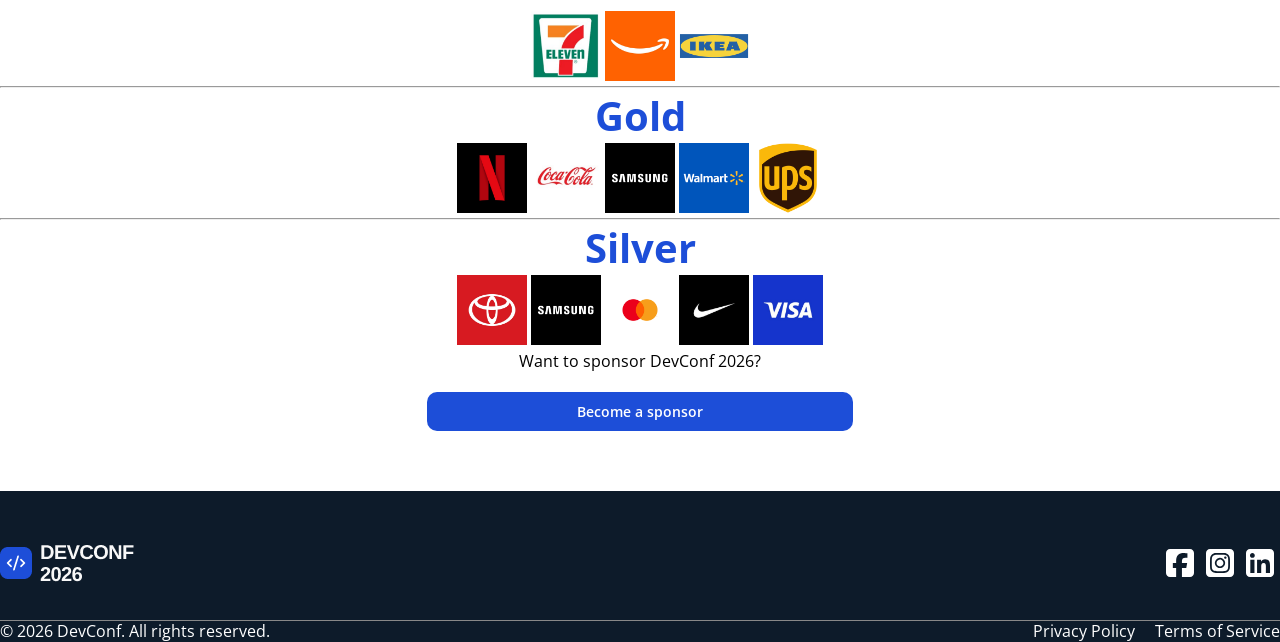
==== commit fe3740ac: "added sponsor" ====
--- a/assignment.html
+++ b/assignment.html
@@ -144,9 +144,53 @@
 
         </section>
         <!-- pricing cards ends -->
+         <!-- sponsor section starts -->
+          <section class="container sponsor">
+            <h3>OUR SPONSOR</h3>
+            <h2>Backed by industry leaders</h2>
+            <p>DevConf 2026 is made possible by companies building the future of software.</p>
+            <div>
+                <h3 class="plat">Platinum</h3>
+                <div>
+                    <img src="./assets/7-eleven-com-logo.png" height="70px" width="70px">
+                <img src="./assets/amazon-com-logo.png" height="70px" width="70px">
+                <img src="./assets/ikea-com-logo.png" height="70px" width="70px">
+                </div>
+
+            </div>
+            <hr>
+            <div>
+                <h3>Gold</h3>
+              <div>
+                <img src="./assets/netflix-com-logo.png" height="70px" width="70px">
+                <img src="./assets/coca-cola-com-logo.png" height="70px" width="70px">
+                <img src="./assets/samsung-com-logo.png" height="70px" width="70px">
+                <img src="./assets/walmart-com-logo.png" height="70px" width="70px">
+                <img src="./assets/ups-com-logo.png" height="70px" width="70px">
+              </div>
+            </div>
+            <hr>
+            <div>
+                <h3>Silver</h3>
+                <div>
+                    <img src="./assets/toyota-com-logo.png" height="70px" width="70px">
+                    <img src="./assets/samsung-com-logo.png" height="70px" width="70px">
+                    <img src="./assets/mastercard-com-logo.png" height="70px" width="70px">
+                    <img src="./assets/nike-com-logo.png" height="70px" width="70px">
+                    <img src="./assets/visa-com-logo.png" height="70px" width="70px">
+                </div>
+
+            </div>
+            <div>
+                <p>Want to sponsor DevConf 2026?</p>
+                <div class="spon-but">
+                <button class="sponsor-button">Become a sponsor</button>
+                </div>
+            </div>
+          </section>
         <!-- footer section starts here -->
          <footer class="foot" >
-              <section class="footer">
+              <section class="footer container">
                 <div class="footer-logo"><img src="./assets/footer-logo.png" alt="the picture of Company"></div>
                 <div class="socials">
                      <span class="facebook"><img src="./assets/square-facebook-brands-solid-full.svg" alt="" height="40" width="40"></span>
@@ -156,7 +200,7 @@
                 </div>
                </section>
                <hr class="bar">
-               <section class="copyright">
+               <section class="copyright container">
                 <div class="rights">
                     <p>© 2026 DevConf. All rights reserved.</p>
                 </div>
--- a/style/style.css
+++ b/style/style.css
@@ -185,7 +185,7 @@
     display: flex;
     justify-content: space-around;
     /* padding: 48px 60px 80px 60px; */
-    margin: 96px 60px 80px 35px;
+    margin: 96px 60px 80px 20px;
     gap: 20px;
 }
 .price-card-title{
@@ -349,16 +349,45 @@
 }
 /* pricing card ends here */
 /* missing section challenge starts */
+.sponsor{ 
+    display: flex;
+    flex-direction: column ;
+    text-align: center;
+}
+.sponsor h3{
+    color: #1d4ed8;
+    font-size: 40px;
+
+}
+.sponsor h2{
+    font-size: 70px;
+}
+
+.spon-but{
+    text-align: center;
+    padding-top: 20px;
+    padding-bottom: 60px;
+}
+.spon-but .sponsor-button{
+    background-color:#1d4ed8;
+    color: #FFFFFF;
+    border-radius: 10px;
+    padding: 10px 150px;
+    border: none;
+    font-size: 14px;
+    font-weight: 600;
+
+}
 /* missing section ends */
 /* footer starts */
 
 .foot{
-    /* max-width: 1280px;
-     */
+    
+    
     background-color: #0d1b2a;
 }
 .footer{
-    margin: auto;
+    
 
     display: flex; 
     justify-content:space-between;
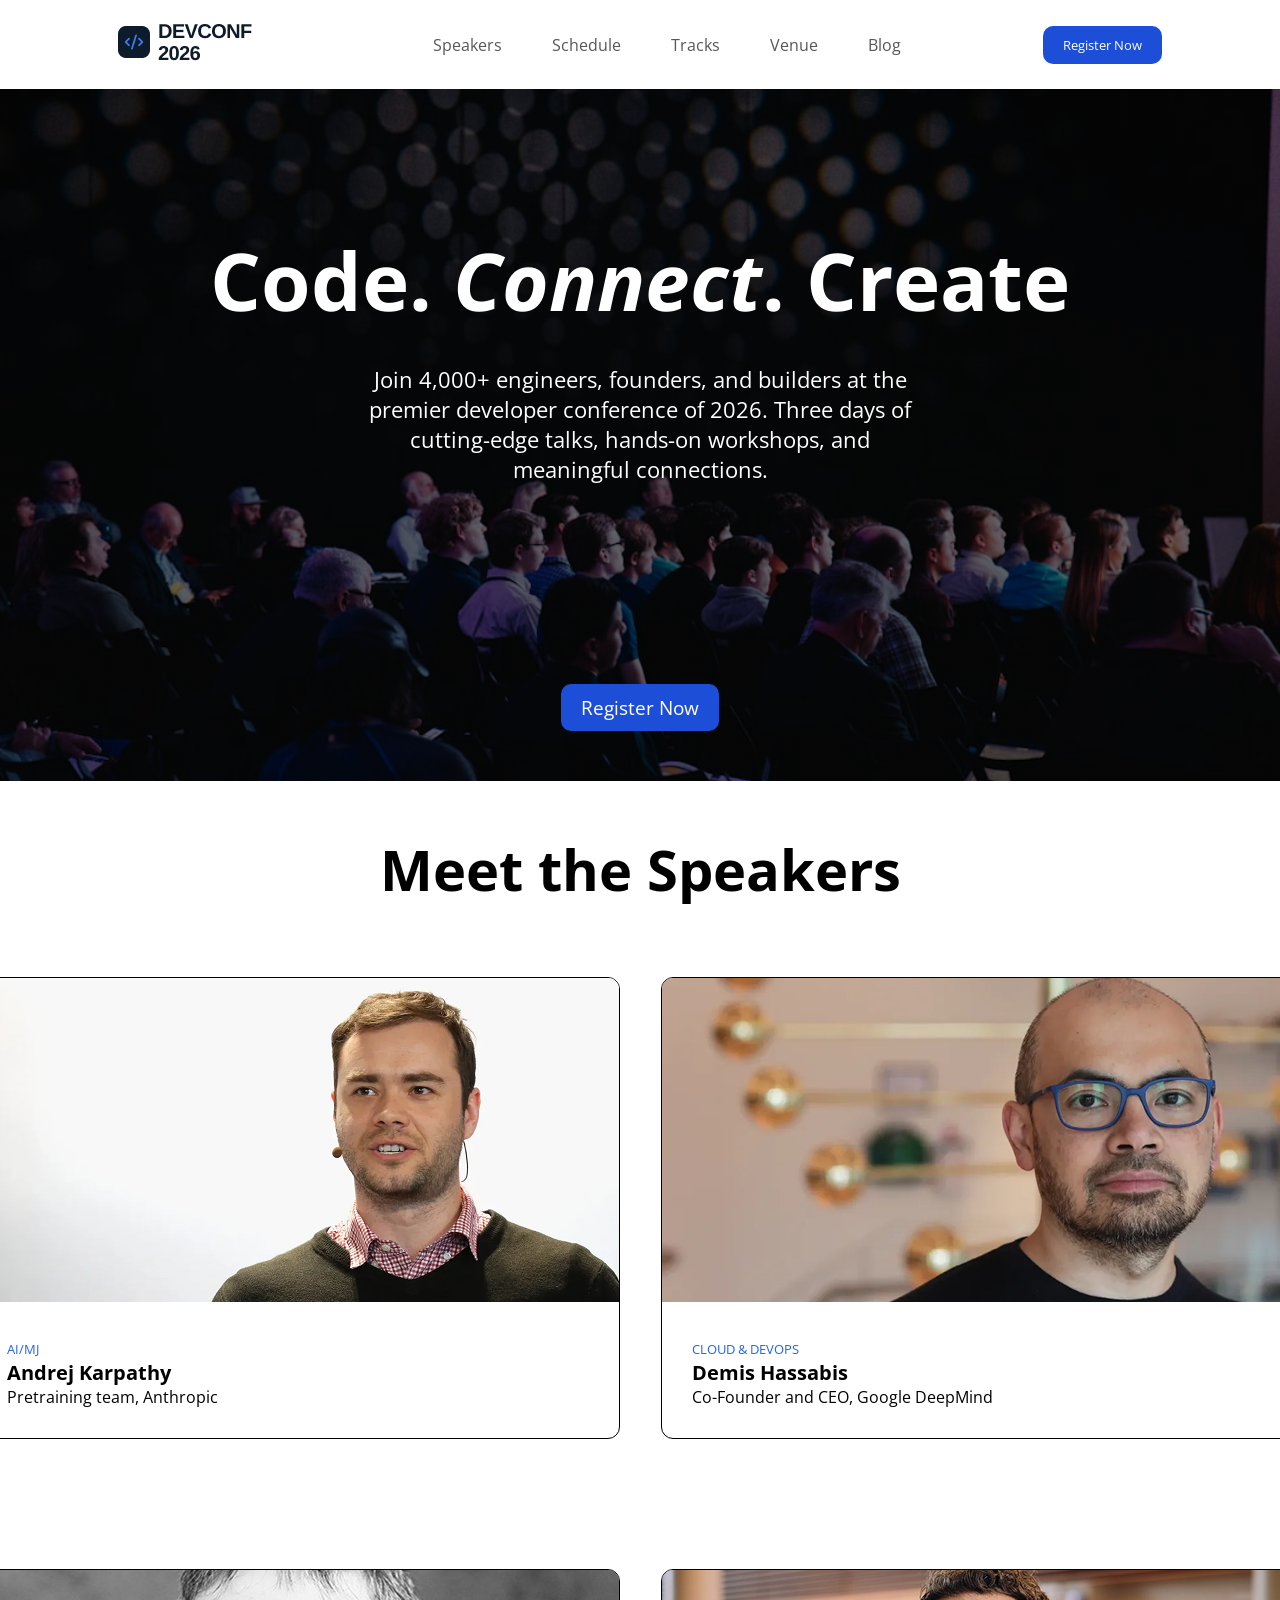
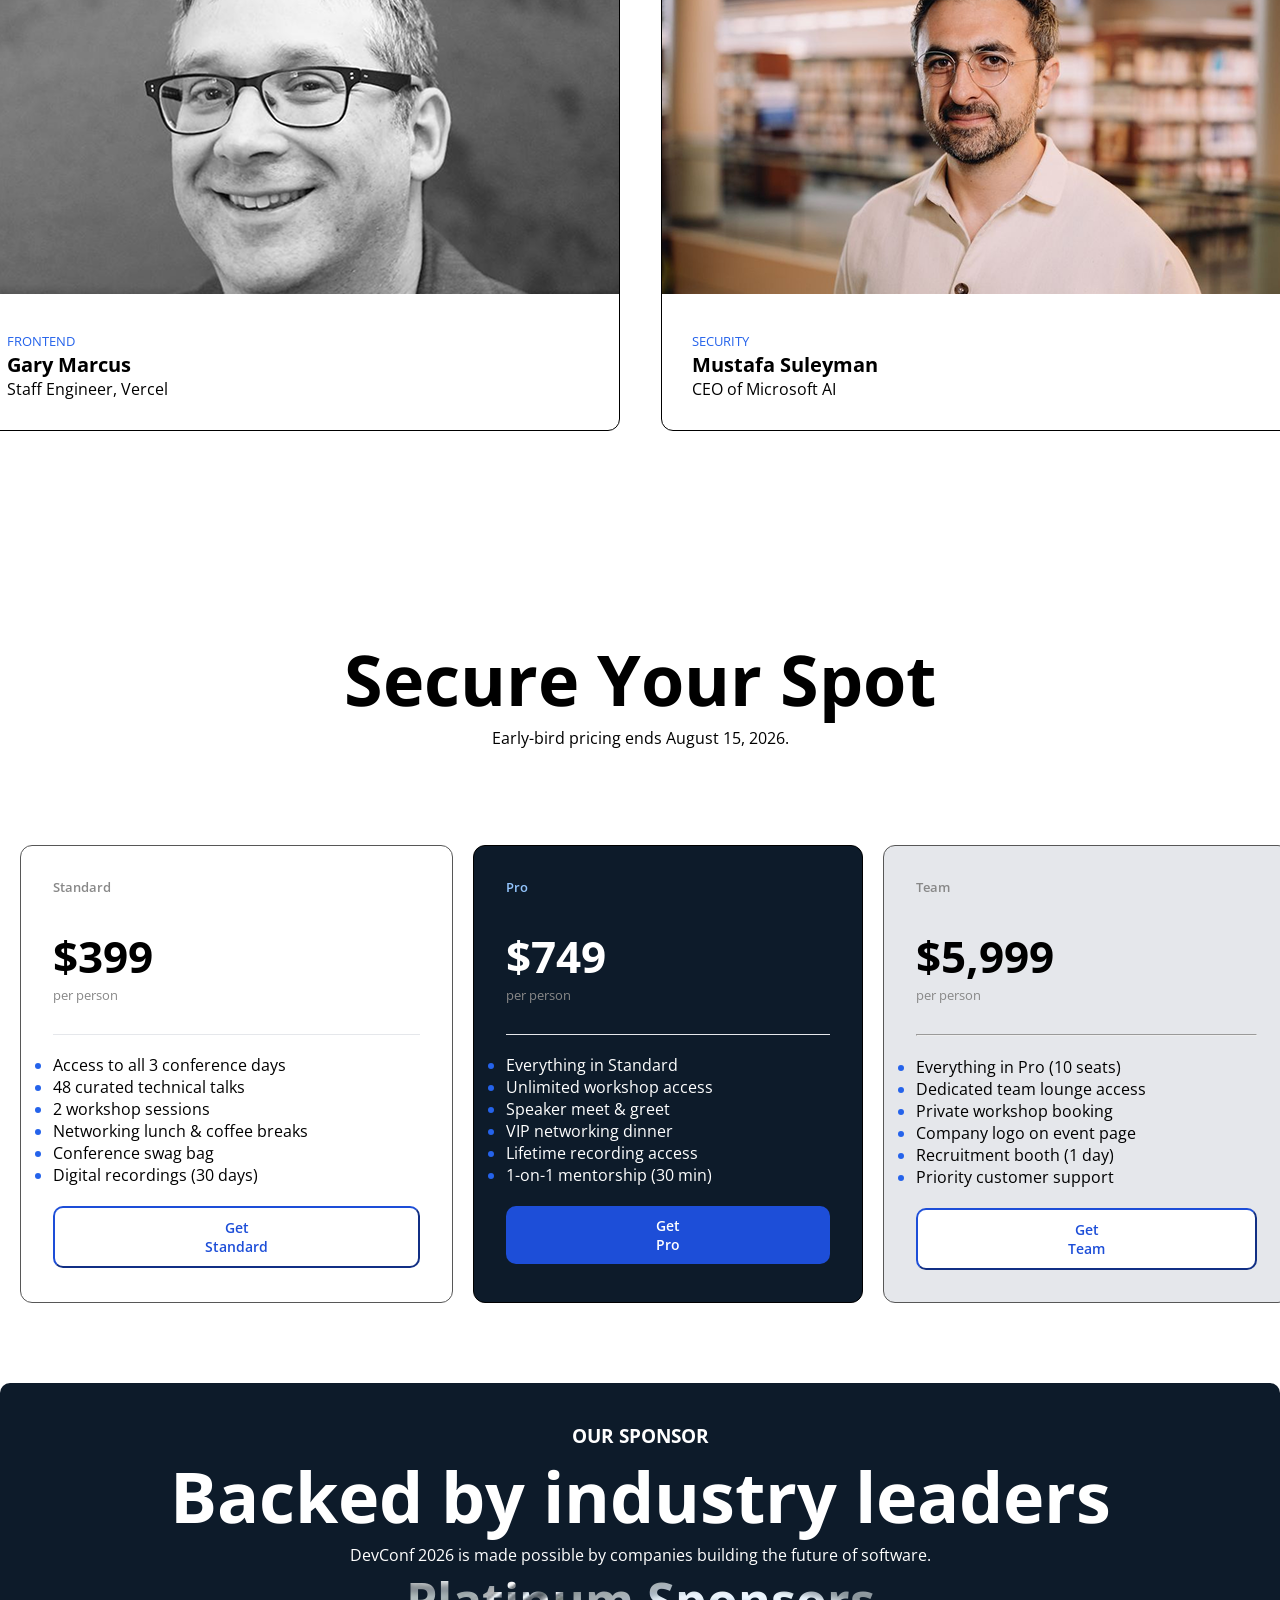
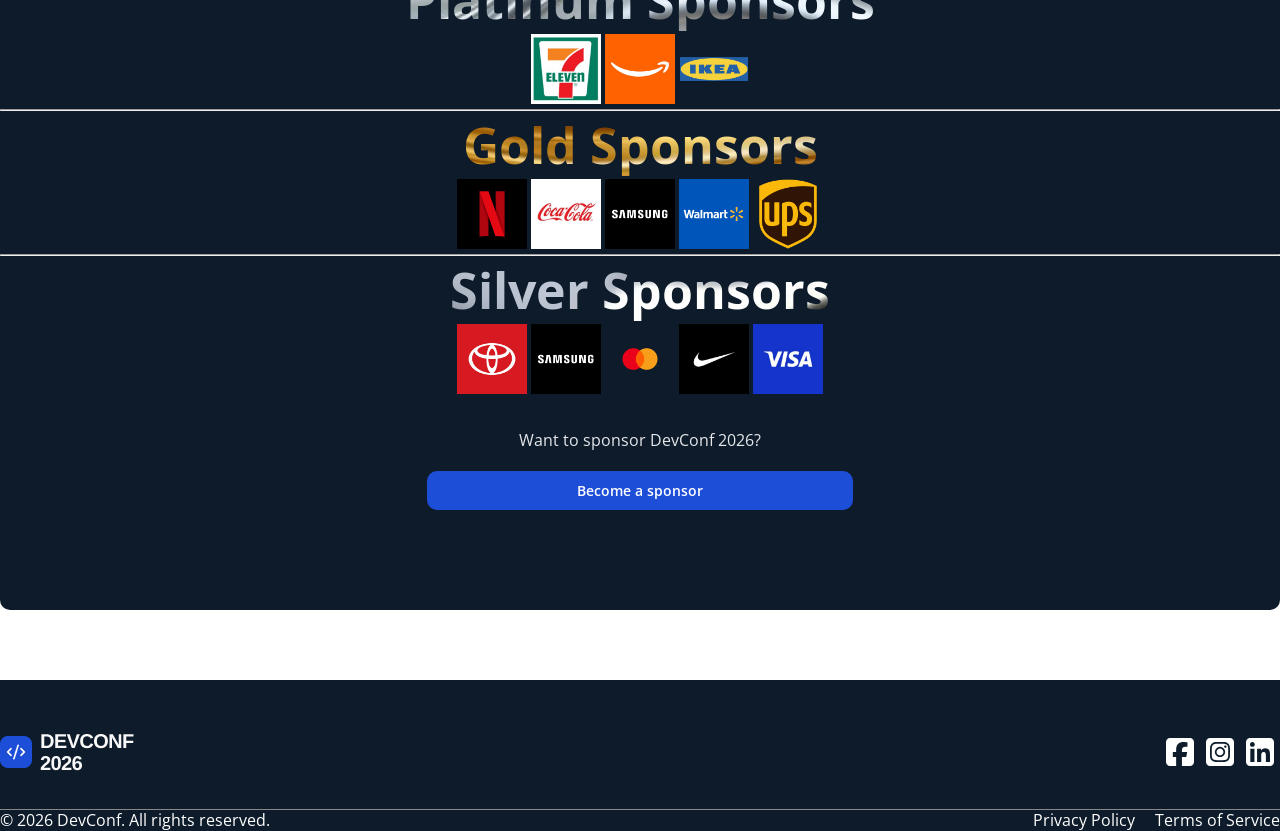
==== commit cda1b93a: "finished" ====
--- a/assignment.html
+++ b/assignment.html
@@ -146,11 +146,13 @@
         <!-- pricing cards ends -->
          <!-- sponsor section starts -->
           <section class="container sponsor">
+            <div class="text">
             <h3>OUR SPONSOR</h3>
             <h2>Backed by industry leaders</h2>
             <p>DevConf 2026 is made possible by companies building the future of software.</p>
-            <div>
-                <h3 class="plat">Platinum</h3>
+            </div>
+            <div class="plat-img">
+                <h3 class="plat">Platinum Sponsors</h3>
                 <div>
                     <img src="./assets/7-eleven-com-logo.png" height="70px" width="70px">
                 <img src="./assets/amazon-com-logo.png" height="70px" width="70px">
@@ -159,8 +161,8 @@
 
             </div>
             <hr>
-            <div>
-                <h3>Gold</h3>
+            <div class="gold-img">
+                <h3 class="gold">Gold Sponsors</h3>
               <div>
                 <img src="./assets/netflix-com-logo.png" height="70px" width="70px">
                 <img src="./assets/coca-cola-com-logo.png" height="70px" width="70px">
@@ -170,8 +172,8 @@
               </div>
             </div>
             <hr>
-            <div>
-                <h3>Silver</h3>
+            <div class="silver-img">
+                <h3 class="silver">Silver Sponsors</h3>
                 <div>
                     <img src="./assets/toyota-com-logo.png" height="70px" width="70px">
                     <img src="./assets/samsung-com-logo.png" height="70px" width="70px">
@@ -181,7 +183,7 @@
                 </div>
 
             </div>
-            <div>
+            <div class="later-part-spon">
                 <p>Want to sponsor DevConf 2026?</p>
                 <div class="spon-but">
                 <button class="sponsor-button">Become a sponsor</button>
--- a/style/style.css
+++ b/style/style.css
@@ -353,22 +353,68 @@
     display: flex;
     flex-direction: column ;
     text-align: center;
-}
-.sponsor h3{
+    background-color: #0d1b2a;
+    border-radius: 10px;
+    margin-bottom: 70px;
+    margin-top: 70px;
+    padding-bottom: 40px;
+    padding-top: 40px;
+}
+/* .sponsor h3{
     color: #1d4ed8;
-    font-size: 40px;
-
+    font-size: 40px; */
+
+.plat-img .plat{
+    font-size: 50px;
+  font-weight: bold;
+
+  background-image: url('./plat.jpg');
+  background-size: cover;
+  background-position: center;
+
+  -webkit-background-clip: text;
+  -webkit-text-fill-color: transparent;
+}
+.gold-img .gold{
+   font-size: 50px;
+  font-weight: bold;
+
+  background-image: url('./gold.jpg');
+  background-size: cover;
+  background-position: center;
+
+  -webkit-background-clip: text;
+  -webkit-text-fill-color: transparent;
+}
+.silver-img .silver{
+    font-size: 50px;
+    
+  font-weight: bold;
+
+  background-image: url('./sil.jpg');
+  background-size: cover;
+  background-position: center;
+
+  -webkit-background-clip: text;
+  -webkit-text-fill-color: transparent;
 }
 .sponsor h2{
     font-size: 70px;
 }
+.sponsor .text{
+    color: #FFFFFF;
+}
 
 .spon-but{
     text-align: center;
     padding-top: 20px;
     padding-bottom: 60px;
 }
-.spon-but .sponsor-button{
+.later-part-spon p{
+    padding-top: 30px;
+    color: #e5e7eb;
+}
+.later-part-spon .spon-but .sponsor-button{
     background-color:#1d4ed8;
     color: #FFFFFF;
     border-radius: 10px;
